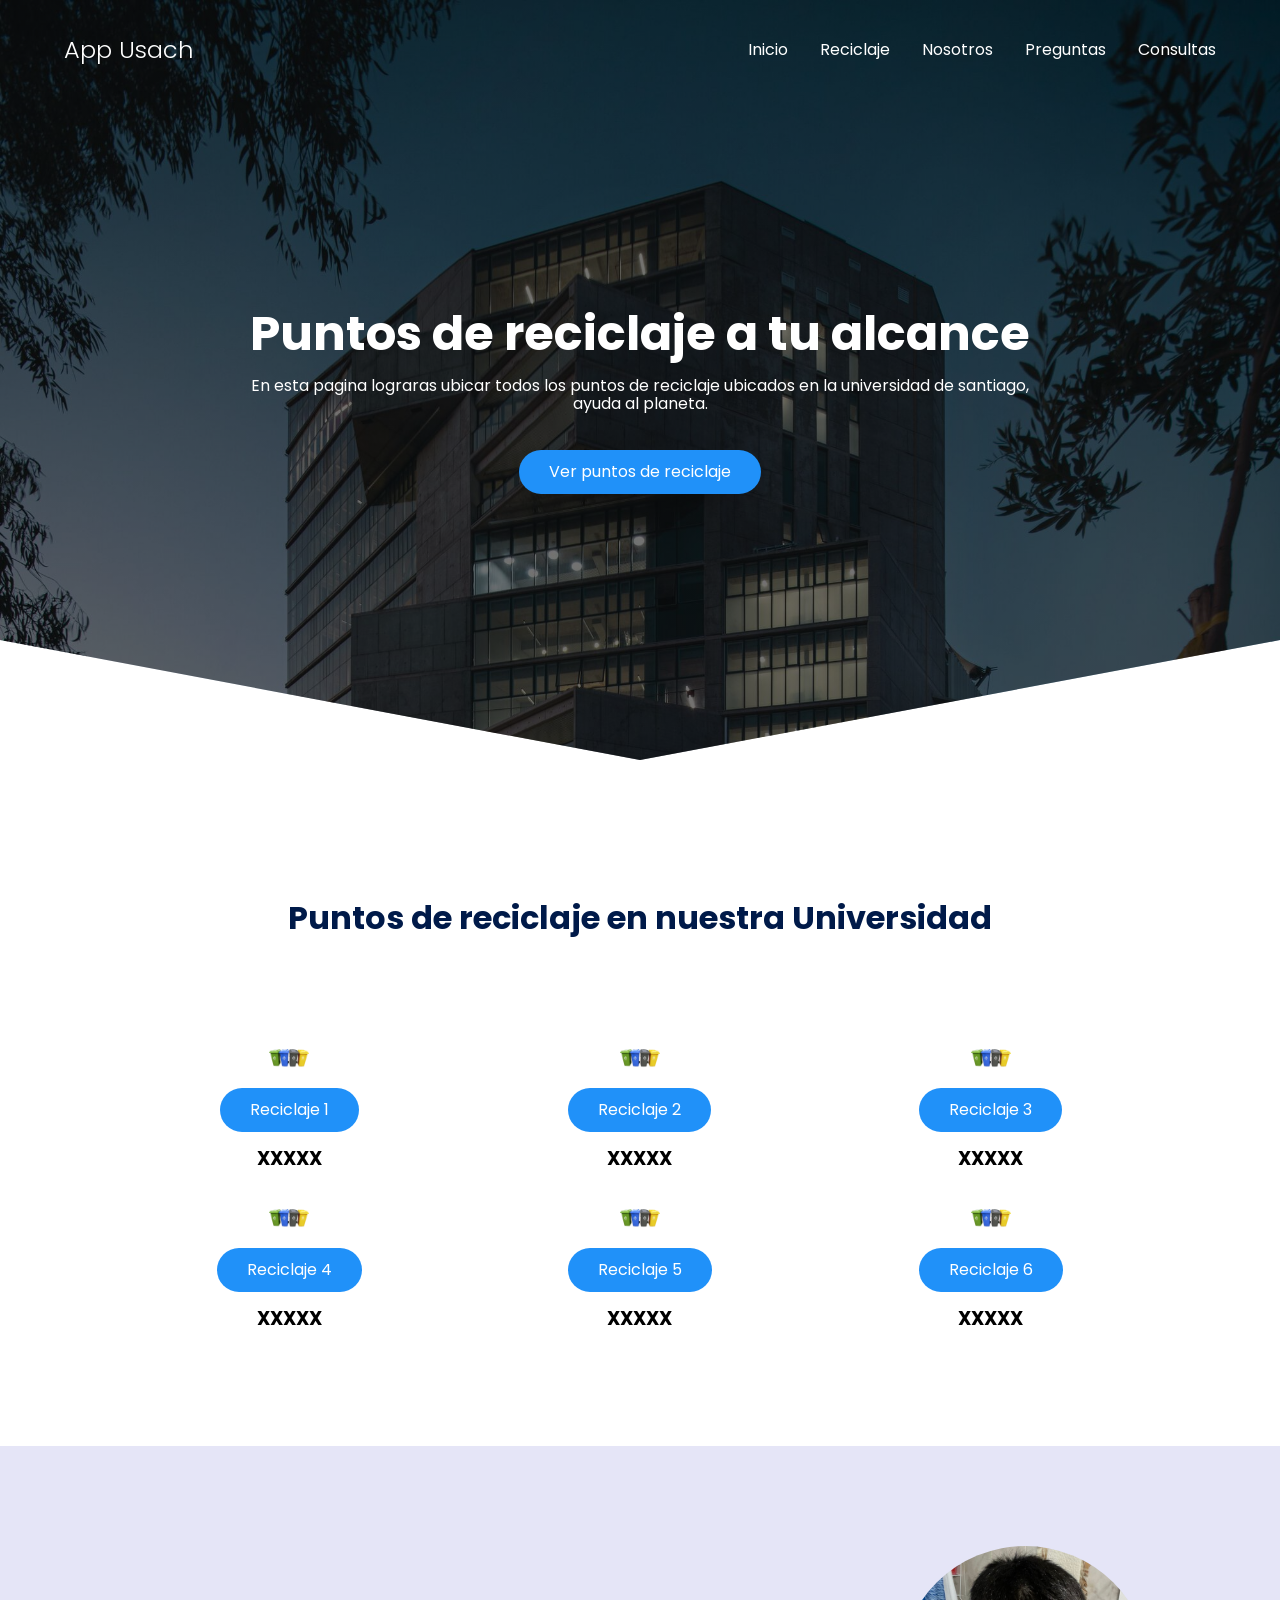
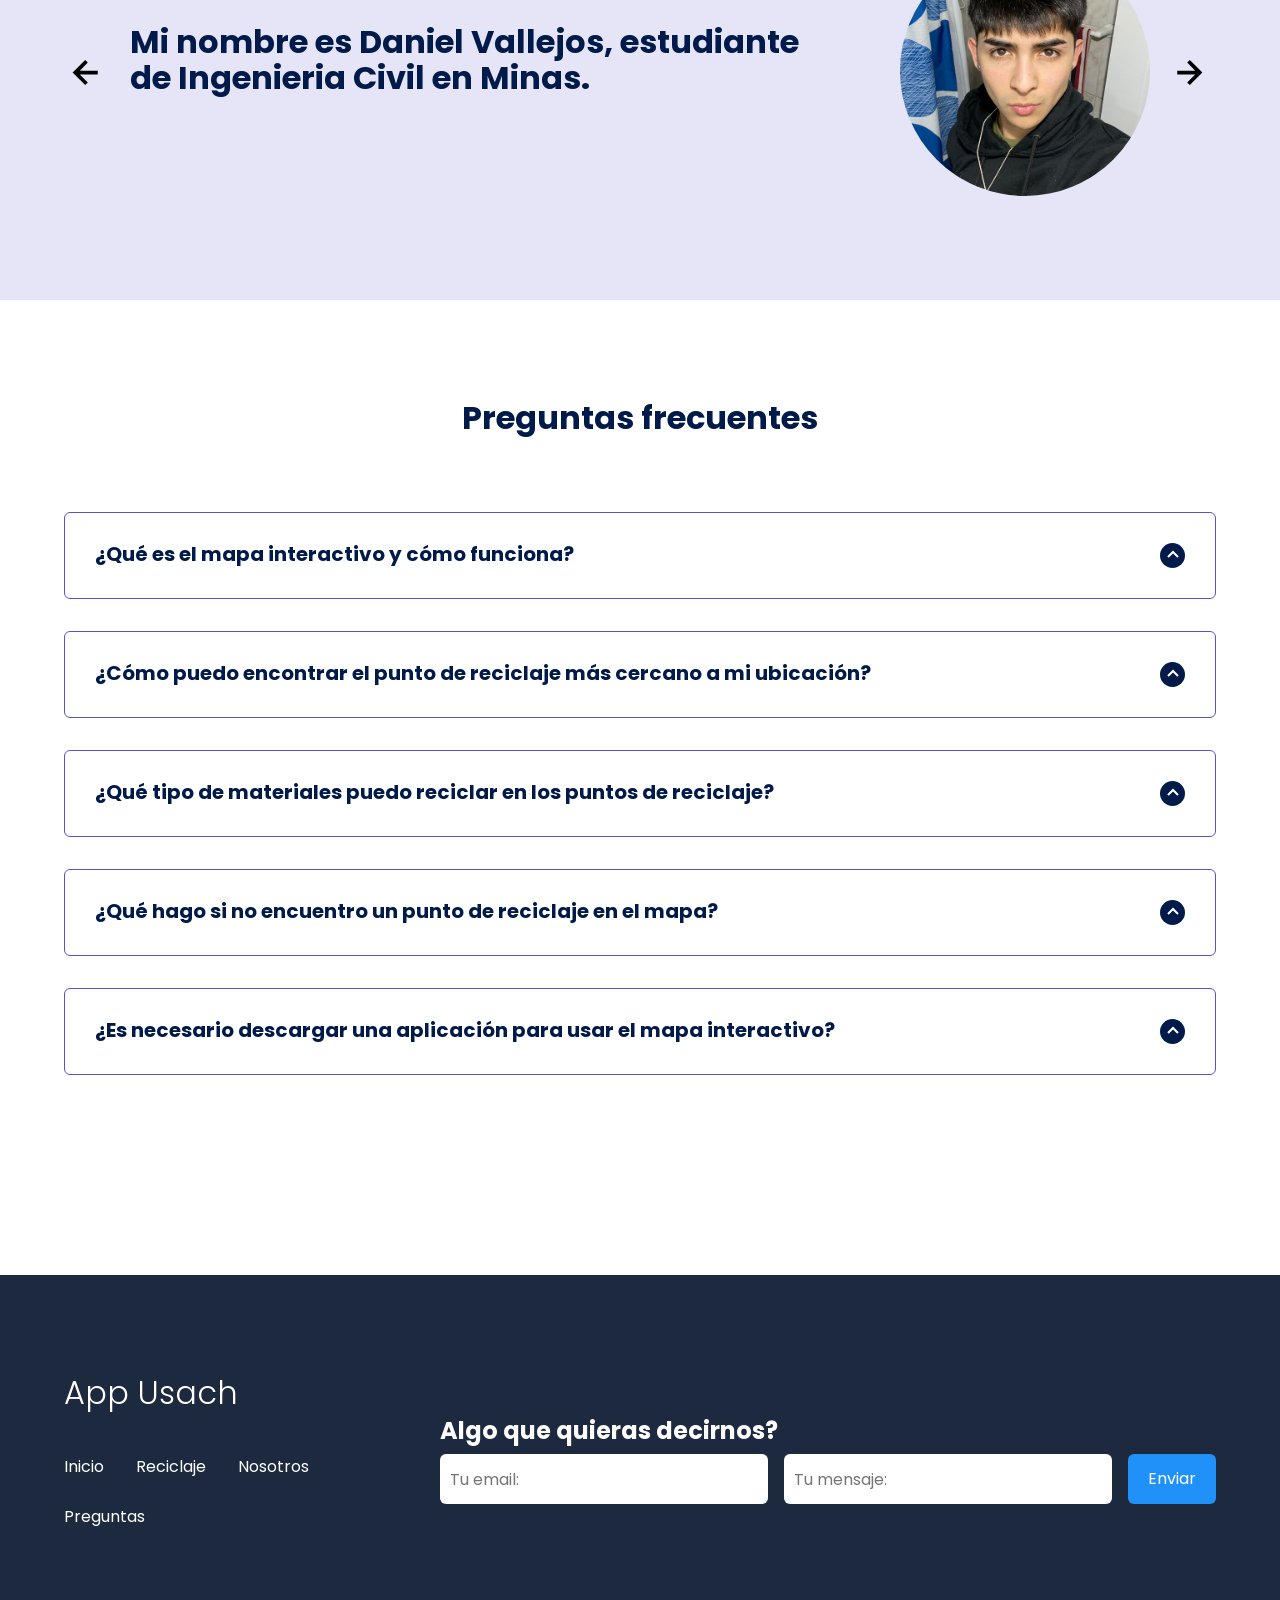
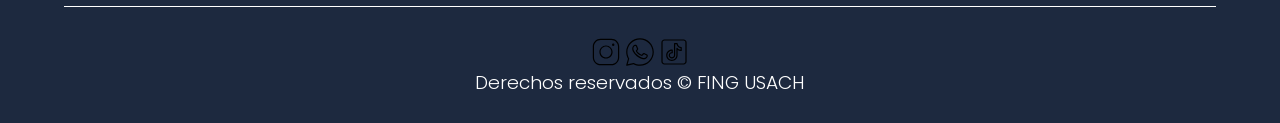
==== index.html @ 5791b99b "Correccion de data Se agregan datos de miembros" ====
<!DOCTYPE html>
<html lang="es">

<head>
    <meta charset="UTF-8">
    <meta http-equiv="X-UA-Compatible" content="IE=edge">
    <meta name="viewport" content="width=device-width, initial-scale=1.0">
    <title>AppUsach</title>
    <link rel="shortcut icon" href="./images/logo.png" type="image/x-icon">
    <link rel="stylesheet" href="./css/normalize.css">
    <link rel="stylesheet" href="./css/estilos.css">

    <meta name="theme-color" content="#2091F9">

    

</head>

<body>

    <header class="hero">
        <nav class="nav container">
            <div class="nav__logo">
                <h2 class="nav__title">App Usach</h2>
            </div>

            <ul class="nav__link nav__link--menu">
                <li class="nav__items">
                    <a href="#" class="nav__links">Inicio</a>
                </li>

                <li class="nav__items">
                    <a href="#" class="nav__links"> Reciclaje</a>
                </li>

                <li class="nav__items">
                    <a href="#" class="nav__links">Nosotros</a>
                </li>

                <li class="nav__items">
                    <a href="#" class="nav__links">Preguntas</a>
                </li>

                <li class="nav__items">
                    <a href="#" class="nav__links">Consultas</a>
                </li>

                <img src="./images/close.svg" class="nav__close">
            </ul>

            <div class="nav__menu">
                <img src="./images/menu.svg" class="nav__img">
            </div>
        </nav>

        <section class="hero__container container">
            <h1 class="hero__title">Puntos de reciclaje a tu alcance</h1>
            <p class="hero__paragraph">En esta pagina lograras ubicar todos 
                los puntos de reciclaje ubicados en la universidad de santiago, ayuda al planeta.
            </p>
            <a href="#" class="cta">Ver puntos de reciclaje</a>
        </section>
    </header>

    <main>
        <section class="container about">

            <h2 class="subtitle">Puntos de reciclaje en nuestra Universidad</h2>
            <p class="about__paragraph"></p>

            <div class="about__main">
                <article class="about__icons">
                    <img src="./images/basurero.jpg" class="about__icon">

                    <a href="#" class="cta">Reciclaje 1</a>
                    
                    <h3 class="about__title">XXXXX</h3>
                    <p class="about__paragrah"></p>
                </article>

                <article class="about__icons">
                    <img src="./images/basurero.jpg" class="about__icon">

                    <a href="#" class="cta">Reciclaje 2</a>

                    <h3 class="about__title">XXXXX</h3>
                    <p class="about__paragrah"></p>
                </article>

                <article class="about__icons">
                    <img src="./images/basurero.jpg" class="about__icon">

                    <a href="index1.html" class="cta">Reciclaje 3</a>

                    <h3 class="about__title">XXXXX</h3>
                    <p class="about__paragrah"></p>
                </article>

                <article class="about__icons">
                    <img src="./images/basurero.jpg" class="about__icon">

                    <a href="index1.html" class="cta">Reciclaje 4</a>

                    <h3 class="about__title">XXXXX</h3>
                    <p class="about__paragrah"></p>
                </article>

                <article class="about__icons">
                    <img src="./images/basurero.jpg" class="about__icon">

                    <a href="index1.html" class="cta">Reciclaje 5</a>

                    <h3 class="about__title">XXXXX</h3>
                    <p class="about__paragrah"></p>
                </article>

                <article class="about__icons">
                    <img src="./images/basurero.jpg" class="about__icon">

                    <a href="index1.html" class="cta">Reciclaje 6</a>

                    <h3 class="about__title">XXXXX</h3>
                    <p class="about__paragrah"></p>
                </article>

            </div>
        </section>


        <section class="testimony">
            <div class="testimony__container container">
                <img src="./images/leftarrow.svg" class="testimony__arrow" id="before">

                <section class="testimony__body testimony__body--show" data-id="1">
                    <div class="testimony__texts">
                        <h2 class="subtitle">Mi nombre es Daniel Vallejos, estudiante de Ingenieria Civil en Minas.</h2>
                        <p class="testimony__review"> </p>
                    </div>

                    <figure class="testimony__picture">
                        <img src="./images/foto1.jpeg" class="testimony__img">
                    </figure>
                </section>

                <section class="testimony__body" data-id="2">
                    <div class="testimony__texts">
                        <h2 class="subtitle">Mi nombre es Tania Gajardo, estudiante de Ingenieria Civil en Minas.  </h2>

                        <p class="testimony__review"></p>
                    </div>

                    <figure class="testimony__picture">
                        <img src="./images/foto2.jpeg" class="testimony__img">
                    </figure>
                </section>

                <section class="testimony__body" data-id="3">
                    <div class="testimony__texts">
                        <h2 class="subtitle">Mi nombre es Javier Segovia, estudiante de Ingenieria Civil en Minas.</h2>
                        <p class="testimony__review"></p>
                    </div>

                    <figure class="testimony__picture">
                        <img src="./images/foto3.jpeg" class="testimony__img">
                    </figure>
                </section>

                <section class="testimony__body" data-id="4">
                    <div class="testimony__texts">
                        <h2 class="subtitle">Mi nombre es David Escalona, estudiante de Ingenieria Civil en Ambiente.</h2>
                        <p class="testimony__review"></p>
                    </div>

                    <figure class="testimony__picture">
                        <img src="./images/foto4.jpeg" class="testimony__img">
                    </figure>
                </section>


                <img src="./images/rightarrow.svg" class="testimony__arrow" id="next">
            </div>
        </section>

        <section class="questions container">
            <h2 class="subtitle">Preguntas frecuentes</h2>
            <p class="questions__paragraph"></p>

            <section class="questions__container">
                <article class="questions__padding">
                    <div class="questions__answer">
                        <h3 class="questions__title">¿Qué es el mapa interactivo y cómo funciona?
                            <span class="questions__arrow">
                                <img src="./images/arrow.svg" class="questions__img">
                            </span>
                        </h3>

                        <p class="questions__show">El mapa interactivo es una herramienta en línea que 
                            muestra la ubicación de los puntos de reciclaje y los selfie spots dentro del 
                            campus de la USACH. Puedes utilizarlo para encontrar rutas rápidas hacia ellos 
                            y conocer más sobre cómo reciclar correctamente.</p>
                    </div>
                </article>

                <article class="questions__padding">
                    <div class="questions__answer">
                        <h3 class="questions__title">¿Cómo puedo encontrar el punto de reciclaje más cercano a mi ubicación?
                            <span class="questions__arrow">
                                <img src="./images/arrow.svg" class="questions__img">
                            </span>
                        </h3>

                        <p class="questions__show">En el mapa interactivo, puedes usar la función de geolocalización o buscar
                             manualmente el punto de reciclaje más cercano. El mapa te mostrará las rutas más rápidas para llegar a él.</p>
                    </div>
                </article>

                <article class="questions__padding">
                    <div class="questions__answer">
                        <h3 class="questions__title">¿Qué tipo de materiales puedo reciclar en los puntos de reciclaje?
                            <span class="questions__arrow">
                                <img src="./images/arrow.svg" class="questions__img">
                            </span>
                        </h3>

                        <p class="questions__show">Los puntos de reciclaje aceptan materiales como plástico, vidrio, papel, cartón y latas.
                             Cada contenedor tiene etiquetas que indican los materiales específicos que se pueden depositar.</p>
                    </div>
                </article>

                <article class="questions__padding">
                    <div class="questions__answer">
                        <h3 class="questions__title">¿Qué hago si no encuentro un punto de reciclaje en el mapa?
                            <span class="questions__arrow">
                                <img src="./images/arrow.svg" class="questions__img">
                            </span>
                        </h3>

                        <p class="questions__show">Si no encuentras un punto de reciclaje, puedes reportarlo a través
                             de un formulario disponible en la página web. Nuestro equipo lo revisará y actualizará la información.</p>
                    </div>
                </article>

                <article class="questions__padding">
                    <div class="questions__answer">
                        <h3 class="questions__title">¿Es necesario descargar una aplicación para usar el mapa interactivo?
                            <span class="questions__arrow">
                                <img src="./images/arrow.svg" class="questions__img">
                            </span>
                        </h3>

                        <p class="questions__show">No, el mapa interactivo está disponible en una página web 
                            y puedes acceder a él desde cualquier navegador, ya sea en tu celular, tablet o computadora.</p>
                    </div>
                </article>

            </section>

        
        </section>
    </main>

    <footer class="footer">
        <section class="footer__container container">
            <nav class="nav nav--footer">
                <h2 class="footer__title">App Usach</h2>

                <ul class="nav__link nav__link--footer">
                    <li class="nav__items">
                        <a href="#" class="nav__links">Inicio</a>
                    </li>
                    <li class="nav__items">
                        <a href="#" class="nav__links">Reciclaje</a>
                    </li>
                    <li class="nav__items">
                        <a href="#" class="nav__links">Nosotros</a>
                    </li>
                    <li class="nav__items">
                        <a href="" class="nav__links">Preguntas</a>
                    </li>
                </ul>
            </nav>

            <form class="footer__form" action="https://formspree.io/f/xanyaqea" method="POST">
                <h2 class="footer__newsletter">Algo que quieras decirnos?</h2>
                <div class="footer__inputs">
                    
                    <input type="email" placeholder="Tu email:" class="footer__input" name="email">
                    <input  placeholder="Tu mensaje:" class="footer__input" name="message">
                 
                    <input type="submit" value="Enviar" class="footer__submit">
                </div>
            </form>


        </section>

        <section class="footer__copy container">
            <div class="footer__social">
                <a href="#" class="footer__icons"><img src="./images/instagram.svg" class="footer__img"></a>
                <a href="#" class="footer__icons"><img src="./images/whatsap.svg" class="footer__img"></a>
                <a href="#" class="footer__icons"><img src="./images/tiktok.svg" class="footer__img"></a>
            </div>

            <h3 class="footer__copyright">Derechos reservados &copy; FING USACH</h3>
        </section>
    </footer>

    <script src="./js/slider.js"></script>
    <script src="./js/questions.js"></script>
    <script src="./js/menu.js"></script>
</body>

</html>
---- css/estilos.css ----
@import url('https://fonts.googleapis.com/css2?family=Poppins:wght@300;400;600;700&display=swap');

:root {
    --padding-container: 100px 0;
    --color-title: #001A49;
}

body {
    font-family: 'Poppins', sans-serif;
}

.container {
    width: 90%;
    max-width: 1200px;
    margin: 0 auto;
    overflow: hidden;
    padding: var(--padding-container);
}

.hero {
    width: 100%;
    height: 100vh;
    min-height: 600px;
    max-height: 800px;
    position: relative;
    display: grid;
    grid-template-rows: 100px 1fr;
    color: #fff;
}

.hero::before {
    content: "";
    position: absolute;
    top: 0;
    left: 0;
    width: 100%;
    height: 100%;
    background-image: linear-gradient(180deg, #0000008c 0%, #0000008c 100%), url('../images/fondo.jpg');
    background-size: cover;
    clip-path: polygon(0 0, 100% 0, 100% 80%, 50% 95%, 0 80%);
    z-index: -1;
}


/* Nav */

.nav {
    --padding-container: 0;
    height: 100%;
    display: flex;
    align-items: center;
}

.nav__title {
    font-weight: 300;
}

.nav__link {
    margin-left: auto;
    padding: 0;
    display: grid;
    grid-auto-flow: column;
    grid-auto-columns: max-content;
    gap: 2em;
}

.nav__items {
    list-style: none;
}

.nav__links {
    color: #fff;
    text-decoration: none;
}

.nav__menu {
    margin-left: auto;
    cursor: pointer;
    display: none;
}

.nav__img {
    display: block;
    width: 30px;
}


.nav__close {
    display: var(--show, none);
}


/* Hero container */

.hero__container {
    max-width: 800px;
    --padding-container: 0;
    display: grid;
    grid-auto-rows: max-content;
    align-content: center;
    gap: 1em;
    padding-bottom: 100px;
    text-align: center;
}

.hero__title {
    font-size: 3rem;
}

.hero__paragraph {
    margin-bottom: 20px;
}

.cta {
    display: inline-block;
    background-color: #2091F9;
    justify-self: center;
    color: #fff;
    text-decoration: none;
    padding: 13px 30px;
    border-radius: 32px;
}

/* About */

.about {
    text-align: center;
}

.subtitle {
    color: var(--color-title);
    font-size: 2rem;
    margin-bottom: 25px;
}


.about__paragraph {
    line-height: 1.7;
}

.about__main {
    padding-top: 80px;
    display: grid;
    width: 90%;
    margin: 0 auto;
    gap: 1em;
    overflow: hidden;
    grid-template-columns: repeat(auto-fit, minmax(260px, auto));
}


.about__icons {
    display: grid;
    gap: 1em;
    justify-items: center;
    width: 260px;
    overflow: hidden;
    margin: 0 auto;
}

.about__icon {
    width: 40px;
}

/* Knowledge */

.knowledge {
    background-color: #e5e5f7;
    background-image: radial-gradient(#444cf7 0.5px, transparent 0.5px), radial-gradient(#444cf7 0.5px, #e5e5f7 0.5px);
    background-size: 20px 20px;
    background-position: 0 0, 10px 10px;
    overflow: hidden;
}

.knowledge__container{
    display: grid;
    grid-template-columns: 1fr 1fr;
    gap: 1em;
    align-items: center;
}

.knowledge__picture{
    max-width: 500px;
}

.knowledge__paragraph{
    line-height: 1.7;
    margin-bottom: 15px;
}

.knowledge__img{
    width: 100%;
    display: block;
}

/* price */

.price{
    text-align: center;
}

.price__table{
    padding-top: 60px;
    display: flex;
    flex-wrap: wrap;
    gap: 2.5em;
    justify-content: space-evenly;
    align-items: center;
}

.price__element{
    background-color: #e5e5f7;
    text-align: center;
    border-radius: 10px;
    width: 330px;
    padding: 40px;
    --color-plan: #696871;
    --color-price: #1D293F;
    --bg-cta: #fff;
    --color-cta: #5454D4;
    --color-items: #696871;
}

.price__element--best{
    width: 370px;
    padding: 60px 40px;
    background-color: #FF7143;
    --color-plan: rgb(255 255 255 / 75%);
    --color-price: #fff;
    --bg-cta: #9F3919;
    --color-cta: #FFF;
    --color-items: #fff;
}


.price__name{
    color: var(--color-plan);
    margin-bottom: 15px;
    font-weight: 300;
}

.price__price{
    font-size: 2.5rem;
    color: var(--color-price);
}

.price__items{
    margin-top: 35px;
    display: grid;
    gap: 1em;
    font-weight: 300;
    font-size: 1.2rem;
    margin-bottom: 50px;
    color: var(--color-items);
}

.price__cta{
    display: block;
    padding: 20px 0;
    border-radius: 10px;
    text-decoration: none;
    background-color: var(--bg-cta);
    font-weight: 600;
    color: var(--color-cta);
    box-shadow: 0 0 1px rgba(0, 0, 0, .5);
}

/* Testimony */

.testimony{
    background-color: #e5e5f7;
}

.testimony__container{
    display: grid;
    grid-template-columns: 50px 1fr 50px;
    gap: 1em;
    align-items: center;
}

.testimony__body{
    display: grid;
    grid-template-columns: 1fr max-content;
    justify-content: space-between;
    align-items: center;
    gap: 2em;
    grid-column: 2/3;
    grid-row: 1/2;
    opacity: 0;
    pointer-events: none;
}


.testimony__body--show{
    pointer-events: unset;
    opacity: 1;
    transition: opacity 1.5s ease-in-out;
}

.testimony__img{
    width: 250px;
    height: 250px;
    border-radius: 50%;
    object-fit: cover;
    object-position: 50% 30%;
}

.testimony__texts{
    max-width: 700px;
}

.testimony__course{
    background-color: royalblue;
    color: #fff;
    display: inline-block;
    padding: 5px;
}

.testimony__arrow{
    width: 90%;
    cursor: pointer;
}

/* Questions */

.questions{
    text-align: center;
}

.questions__container{
    display: grid;
    gap: 2em;
    padding-top: 50px;
    padding-bottom: 100px;
}

.questions__padding{
    padding: 0;
    transition: padding .3s;
    border: 1px solid #5454D4;
    border-radius: 6px;
}

.questions__padding--add{
    padding-bottom: 30px;
}

.questions__answer{
    padding: 0 30px 0;
    overflow: hidden;
}

.questions__title{
    text-align: left;
    display: flex;
    font-size: 20px;
    padding: 30px 0 30px;
    cursor: pointer;
    color: var(--color-title);
    justify-content: space-between;
}

.questions__arrow{
    border-radius: 50%;
    background-color: var(--color-title);
    width: 25px;
    height: 25px;
    display: flex;
    justify-content: center;
    align-items: center;
    align-self: flex-end;
    margin-left: 10px;
    transition:  transform .3s;
}

.questions__arrow--rotate{
    transform: rotate(180deg);
}

.questions__show{
    text-align: left;
    height: 0;
    transition: height .3s;
}

.questions__img{
    display: block;
}

.questions__copy{
    width: 60%;
    margin: 0 auto;
    margin-bottom: 30px;
}

/* Footer */

.footer{
    background-color: #1D293F;
}

.footer__title{
    font-weight: 300;
    font-size: 2rem;
    margin-bottom: 30px;
}

.footer__title, .footer__newsletter{
    color: #fff;
}


.footer__container{
    display: flex;
    justify-content: space-between;
    align-items: center;
    border-bottom: 1px solid #fff;
    padding-bottom: 60px;
}

.nav--footer{
    padding-bottom: 20px;
    display: grid;
    gap: 1em;
    grid-auto-flow: row;
    height: 100%;
}

.nav__link--footer{
    display: flex;
    margin: 0;
    margin-right: 20px;
    flex-wrap: wrap;
}

.footer__inputs{
    margin-top: 10px;
    display: flex;
    overflow: hidden;
}

.footer__input{
    background-color: #fff;
    height: 50px;
    display: block;
    padding-left: 10px;
    border-radius: 6px;
    font-size: 1rem;
    outline: none;
    border: none;
    margin-right: 16px;
}

.footer__submit{
    margin-left: auto;
    display: inline-block;
    height: 50px;
    padding: 0 20px ;
    background-color: #2091F9;
    border: none;
    font-size: 1rem;
    color: #fff;
    border-radius: 6px;
    cursor: pointer;
}

.footer__copy{
    --padding-container: 30px 0;
    text-align: center;
    color: #fff;
}

.footer__copyright{
    font-weight: 300;
}

.footer__icons{
    margin-bottom: 10px;
}

.footer__img{
    width: 30px;
}

/* Media queries */

@media (max-width:800px){
    .nav__menu{
        display: block;
    }

    .nav__link--menu{
        position: fixed;
        background-color: #000;
        top: 0;
        left: 0;
        height: 100%;
        width: 100%;
        display: flex;
        flex-direction: column;
        justify-content: space-evenly;
        align-items: center;
        z-index: 100;
        opacity: 0;
        pointer-events: none;
        transition: .7s opacity;
    }

    .nav__link--show{
        --show: block;
        opacity:1 ;
        pointer-events: unset;
    }

    .nav__close{
        position: absolute;
        top: 30px;
        right: 30px;
        width: 30px;
        cursor: pointer;
    }

    .hero__title{
        font-size: 2.5rem;
    }


    .about__main{
        gap: 2em;
    }

    .about__icons:last-of-type{
        grid-column: 1/-1;
    }


    .knowledge__container{
        grid-template-columns: 1fr;
        grid-template-rows: max-content 1fr;
        gap: 3em;
        text-align: center;
    }

    .knowledge__picture{
        grid-row: 1/2;
        justify-self: center;
    }

    .testimony__container{
        grid-template-columns: 30px 1fr 30px;
    }

    .testimony__body{
        grid-template-columns: 1fr;
        grid-template-rows: max-content max-content;
        gap: 3em;
        justify-items:center ;
    }


    .testimony__img{
        width: 200px;
        height: 200px;
        
    }

    .questions__copy{
        width: 100%;
    }

    .footer__container{
        flex-wrap: wrap;
    }

    .nav--footer{
        width: 100%;
        justify-items: center;
    }

    .nav__link--footer{
        width: 100%;
        justify-content: space-evenly;
        margin: 0;
    }

    .footer__form{
        width: 100%;
        justify-content: space-evenly;
    }

    .footer__input{
        flex: 1;
    }

}

@media (max-width:600px){
    .hero__title{
        font-size: 2rem;
    }

    .hero__paragraph{
        font-size: 1rem;
    }

    .subtitle{
        font-size: 1.8rem;
    }

    .price__element{
        width: 90%;
    }

    .price__element--best{
        width: 90%;
        /* padding: 40px; */
    }

    .price__price{
        font-size: 2rem;
    }

    .testimony{
        --padding-container: 60px 0;
    }

    .testimony__container{
        grid-template-columns: 28px 1fr 28px;
        gap: .9em;
    }

    .testimony__arrow{
        width: 100%;
    }

    .testimony__course{
        margin-top: 15px;
    }

    .questions__title{
        font-size: 1rem;
    }

    .footer__title{
        justify-self: start;
        margin-bottom: 15px;
    }

    .nav--footer{
        padding-bottom: 60px;
    }

    .nav__link--footer{
        justify-content: space-between;
    }

    .footer__inputs{
        flex-wrap: wrap;
    }

    .footer__input{
        flex-basis: 100%;
        margin: 0;
        margin-bottom: 16px;
    }



    .footer__submit{
        margin-right: auto;

        /*
        margin-left: 0;
        */

        /* 
        margin:0;
        width: 100%;
        */
    }
}
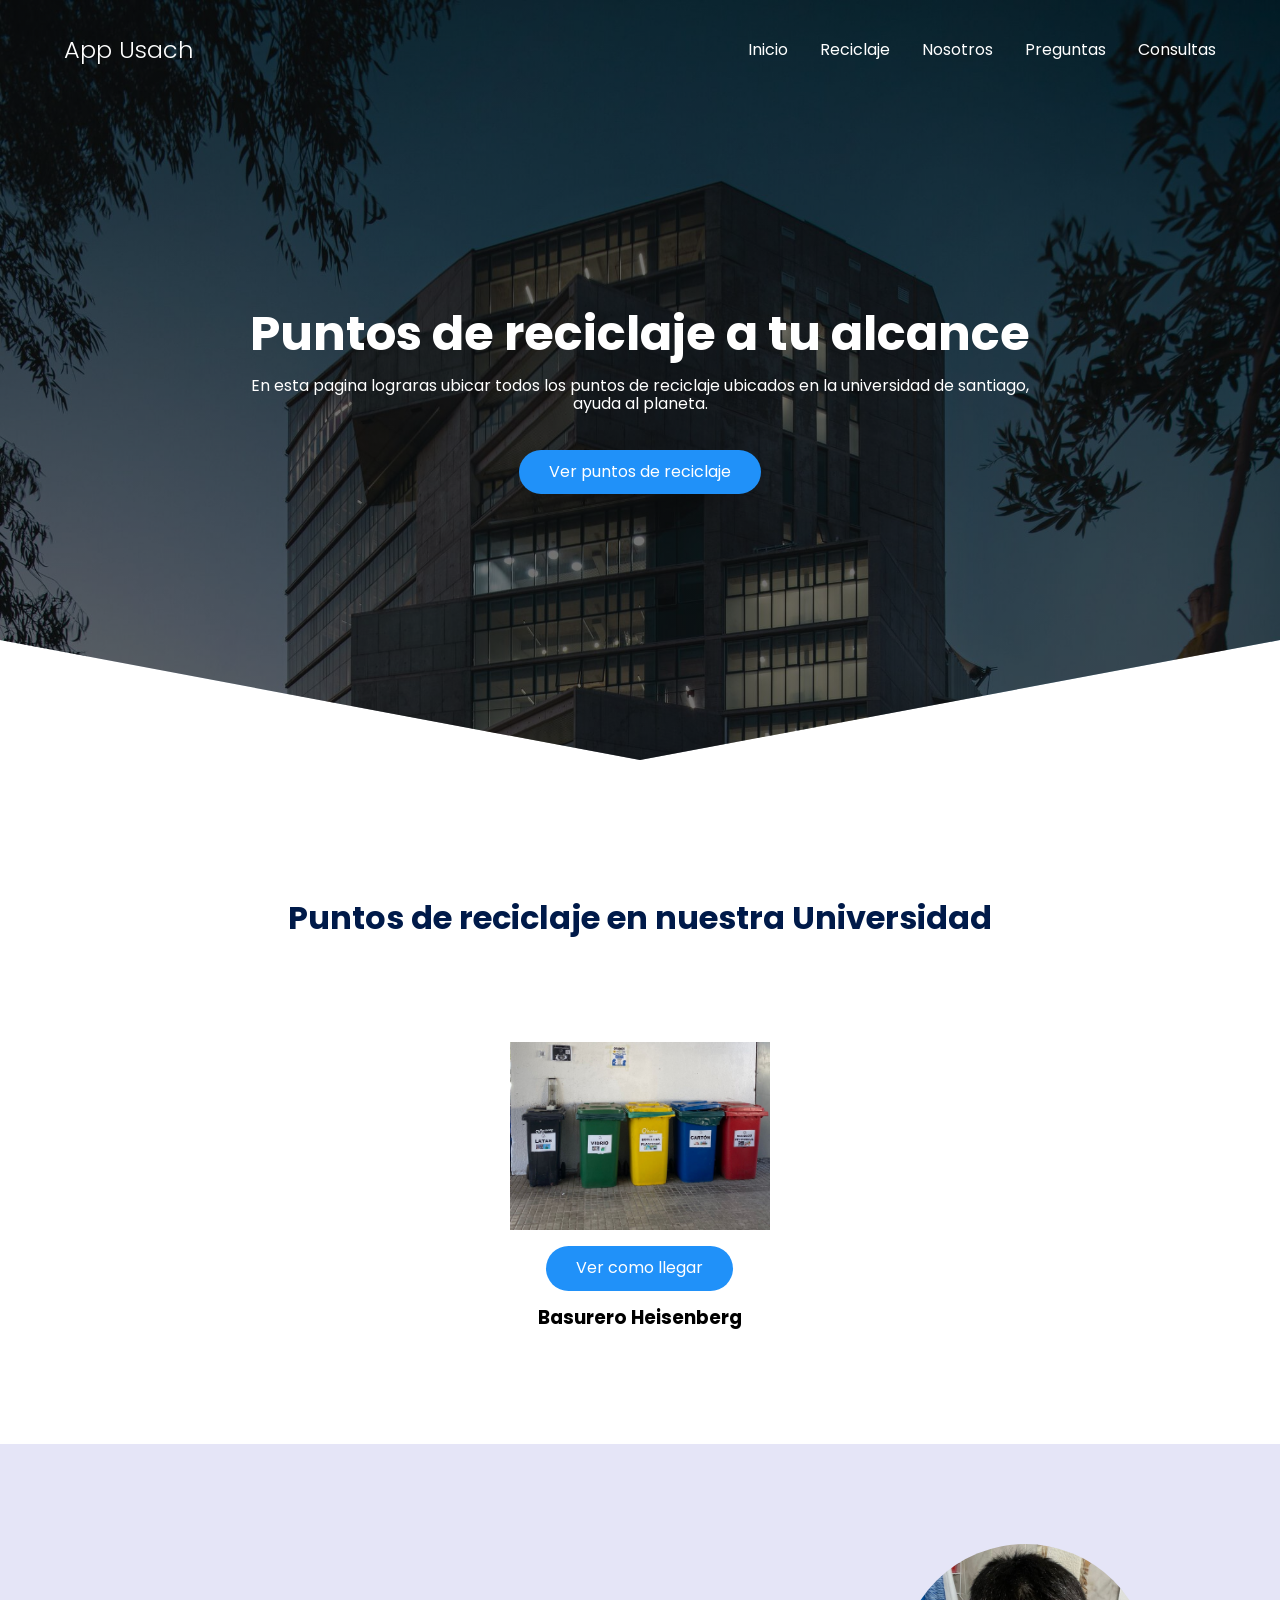
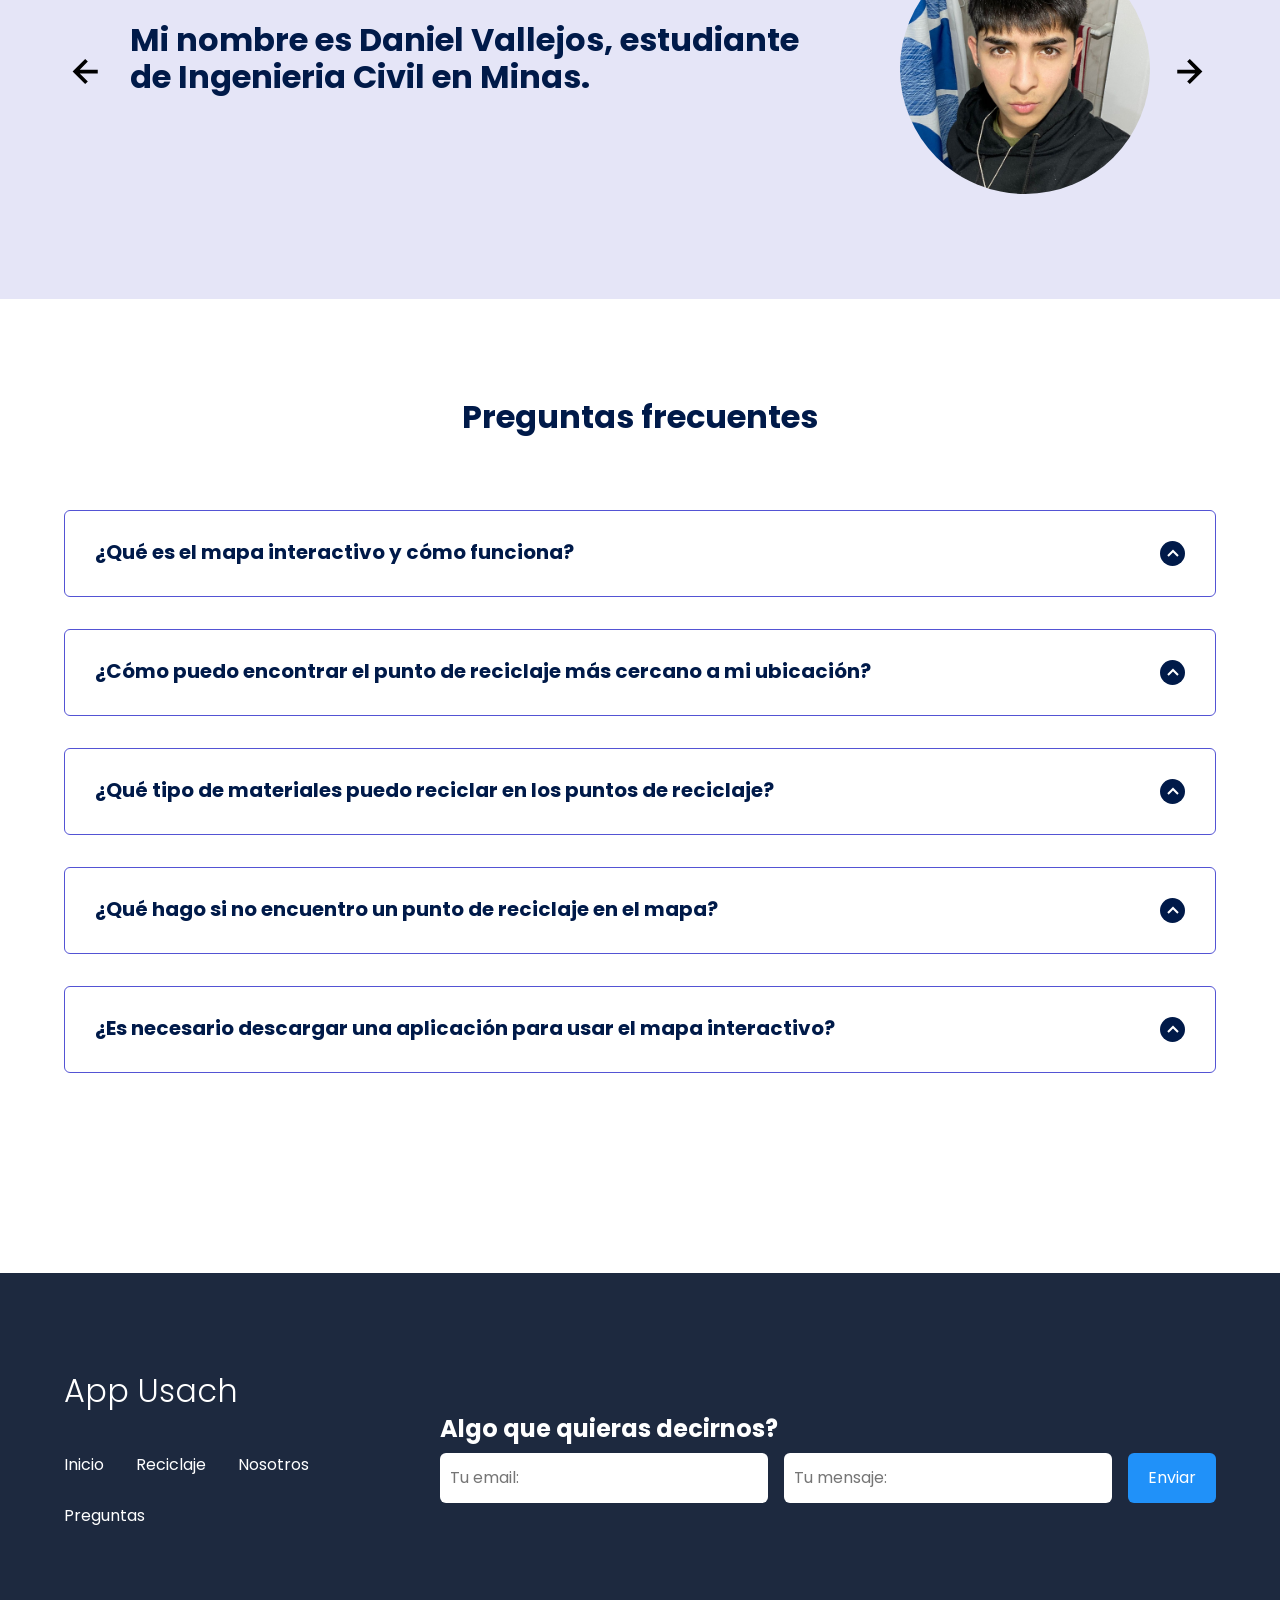
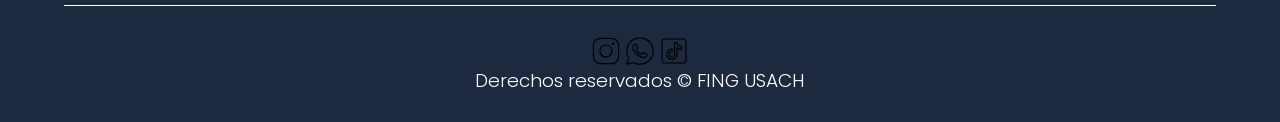
==== commit c0c93d75: "me equivoqué ahora si" ====
--- a/index.html
+++ b/index.html
@@ -26,23 +26,23 @@
 
             <ul class="nav__link nav__link--menu">
                 <li class="nav__items">
-                    <a href="#" class="nav__links">Inicio</a>
-                </li>
-
-                <li class="nav__items">
-                    <a href="#" class="nav__links"> Reciclaje</a>
-                </li>
-
-                <li class="nav__items">
-                    <a href="#" class="nav__links">Nosotros</a>
-                </li>
-
-                <li class="nav__items">
-                    <a href="#" class="nav__links">Preguntas</a>
-                </li>
-
-                <li class="nav__items">
-                    <a href="#" class="nav__links">Consultas</a>
+                    <a href="#inicio" class="nav__links">Inicio</a>
+                </li>
+
+                <li class="nav__items">
+                    <a href="#reciclaje" class="nav__links"> Reciclaje</a>
+                </li>
+
+                <li class="nav__items">
+                    <a href="#nosotros" class="nav__links">Nosotros</a>
+                </li>
+
+                <li class="nav__items">
+                    <a href="#preguntas" class="nav__links">Preguntas</a>
+                </li>
+
+                <li class="nav__items">
+                    <a href="#consultas" class="nav__links">Consultas</a>
                 </li>
 
                 <img src="./images/close.svg" class="nav__close">
@@ -53,81 +53,37 @@
             </div>
         </nav>
 
-        <section class="hero__container container">
+        <section class="hero__container container" id="inicio">
             <h1 class="hero__title">Puntos de reciclaje a tu alcance</h1>
             <p class="hero__paragraph">En esta pagina lograras ubicar todos 
                 los puntos de reciclaje ubicados en la universidad de santiago, ayuda al planeta.
             </p>
-            <a href="#" class="cta">Ver puntos de reciclaje</a>
+            <a href="#reciclaje" class="cta">Ver puntos de reciclaje</a>
         </section>
     </header>
 
     <main>
-        <section class="container about">
+        <section class="container about" id="reciclaje">
 
             <h2 class="subtitle">Puntos de reciclaje en nuestra Universidad</h2>
             <p class="about__paragraph"></p>
 
             <div class="about__main">
+            
                 <article class="about__icons">
-                    <img src="./images/basurero.jpg" class="about__icon">
-
-                    <a href="#" class="cta">Reciclaje 1</a>
-                    
-                    <h3 class="about__title">XXXXX</h3>
+                    <img src="./images/basurero usach.jpg" class="about__icon" style="width: 100%; height: auto;">
+
+                    <a href="index1.html" class="cta">Ver como llegar</a>
+
+                    <h3 class="about__title">Basurero Heisenberg</h3>
                     <p class="about__paragrah"></p>
                 </article>
 
-                <article class="about__icons">
-                    <img src="./images/basurero.jpg" class="about__icon">
-
-                    <a href="#" class="cta">Reciclaje 2</a>
-
-                    <h3 class="about__title">XXXXX</h3>
-                    <p class="about__paragrah"></p>
-                </article>
-
-                <article class="about__icons">
-                    <img src="./images/basurero.jpg" class="about__icon">
-
-                    <a href="index1.html" class="cta">Reciclaje 3</a>
-
-                    <h3 class="about__title">XXXXX</h3>
-                    <p class="about__paragrah"></p>
-                </article>
-
-                <article class="about__icons">
-                    <img src="./images/basurero.jpg" class="about__icon">
-
-                    <a href="index1.html" class="cta">Reciclaje 4</a>
-
-                    <h3 class="about__title">XXXXX</h3>
-                    <p class="about__paragrah"></p>
-                </article>
-
-                <article class="about__icons">
-                    <img src="./images/basurero.jpg" class="about__icon">
-
-                    <a href="index1.html" class="cta">Reciclaje 5</a>
-
-                    <h3 class="about__title">XXXXX</h3>
-                    <p class="about__paragrah"></p>
-                </article>
-
-                <article class="about__icons">
-                    <img src="./images/basurero.jpg" class="about__icon">
-
-                    <a href="index1.html" class="cta">Reciclaje 6</a>
-
-                    <h3 class="about__title">XXXXX</h3>
-                    <p class="about__paragrah"></p>
-                </article>
-
-            </div>
-        </section>
-
-
-        <section class="testimony">
+              
+            </div>
+        </section>
+
+        <section class="testimony" id="nosotros">
             <div class="testimony__container container">
                 <img src="./images/leftarrow.svg" class="testimony__arrow" id="before">
 
@@ -181,11 +137,11 @@
             </div>
         </section>
 
-        <section class="questions container">
+        <section class="questions container" id="preguntas">
             <h2 class="subtitle">Preguntas frecuentes</h2>
             <p class="questions__paragraph"></p>
 
-            <section class="questions__container">
+            <section class="questions__container" >
                 <article class="questions__padding">
                     <div class="questions__answer">
                         <h3 class="questions__title">¿Qué es el mapa interactivo y cómo funciona?
@@ -266,21 +222,21 @@
 
                 <ul class="nav__link nav__link--footer">
                     <li class="nav__items">
-                        <a href="#" class="nav__links">Inicio</a>
-                    </li>
-                    <li class="nav__items">
-                        <a href="#" class="nav__links">Reciclaje</a>
-                    </li>
-                    <li class="nav__items">
-                        <a href="#" class="nav__links">Nosotros</a>
-                    </li>
-                    <li class="nav__items">
-                        <a href="" class="nav__links">Preguntas</a>
+                        <a href="#inicio" class="nav__links">Inicio</a>
+                    </li>
+                    <li class="nav__items">
+                        <a href="#reciclaje" class="nav__links">Reciclaje</a>
+                    </li>
+                    <li class="nav__items">
+                        <a href="#nosotros" class="nav__links">Nosotros</a>
+                    </li>
+                    <li class="nav__items">
+                        <a href="#preguntas" class="nav__links">Preguntas</a>
                     </li>
                 </ul>
             </nav>
 
-            <form class="footer__form" action="https://formspree.io/f/xanyaqea" method="POST">
+            <form class="footer__form" action="https://formspree.io/f/xanyaqea" method="POST" id="consultas">
                 <h2 class="footer__newsletter">Algo que quieras decirnos?</h2>
                 <div class="footer__inputs">
                     
--- a/css/estilos.css
+++ b/css/estilos.css
@@ -16,6 +16,7 @@
     overflow: hidden;
     padding: var(--padding-container);
 }
+
 
 .hero {
     width: 100%;
@@ -49,6 +50,7 @@
     height: 100%;
     display: flex;
     align-items: center;
+
 }
 
 .nav__title {
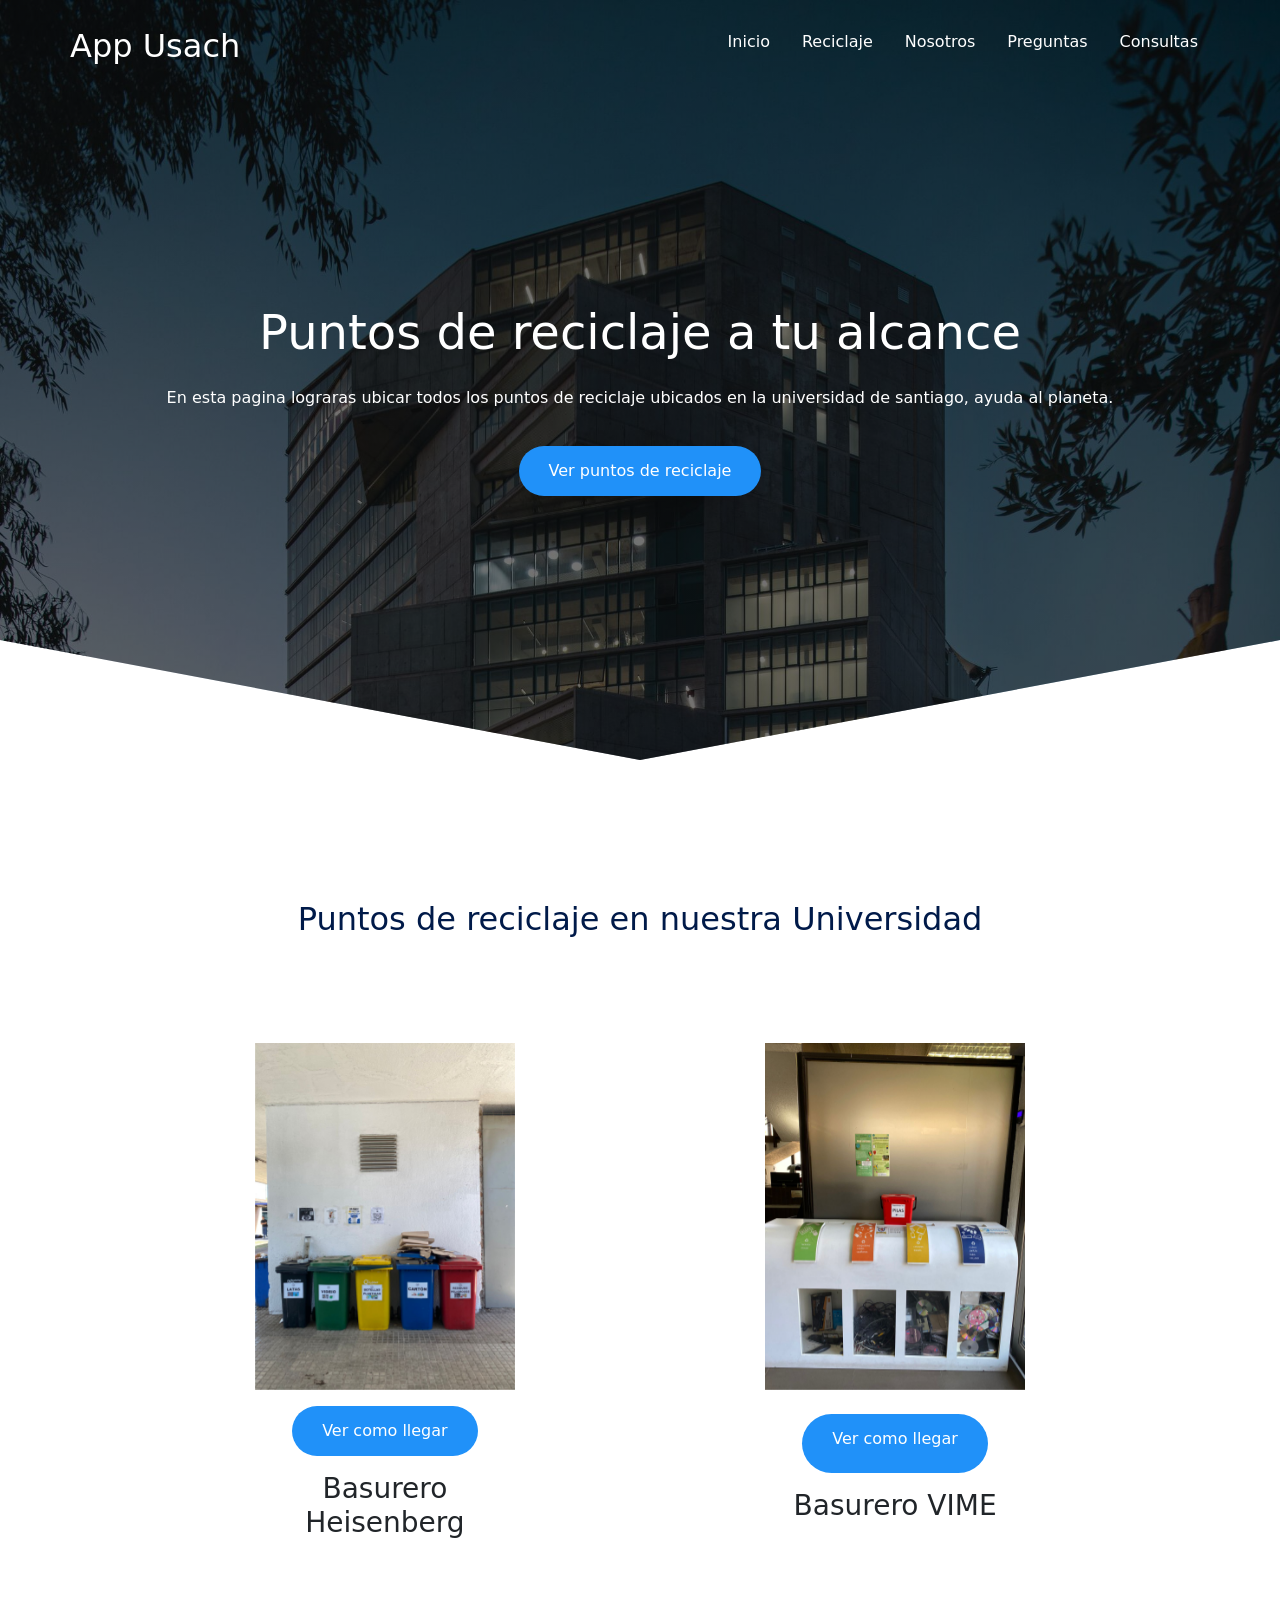
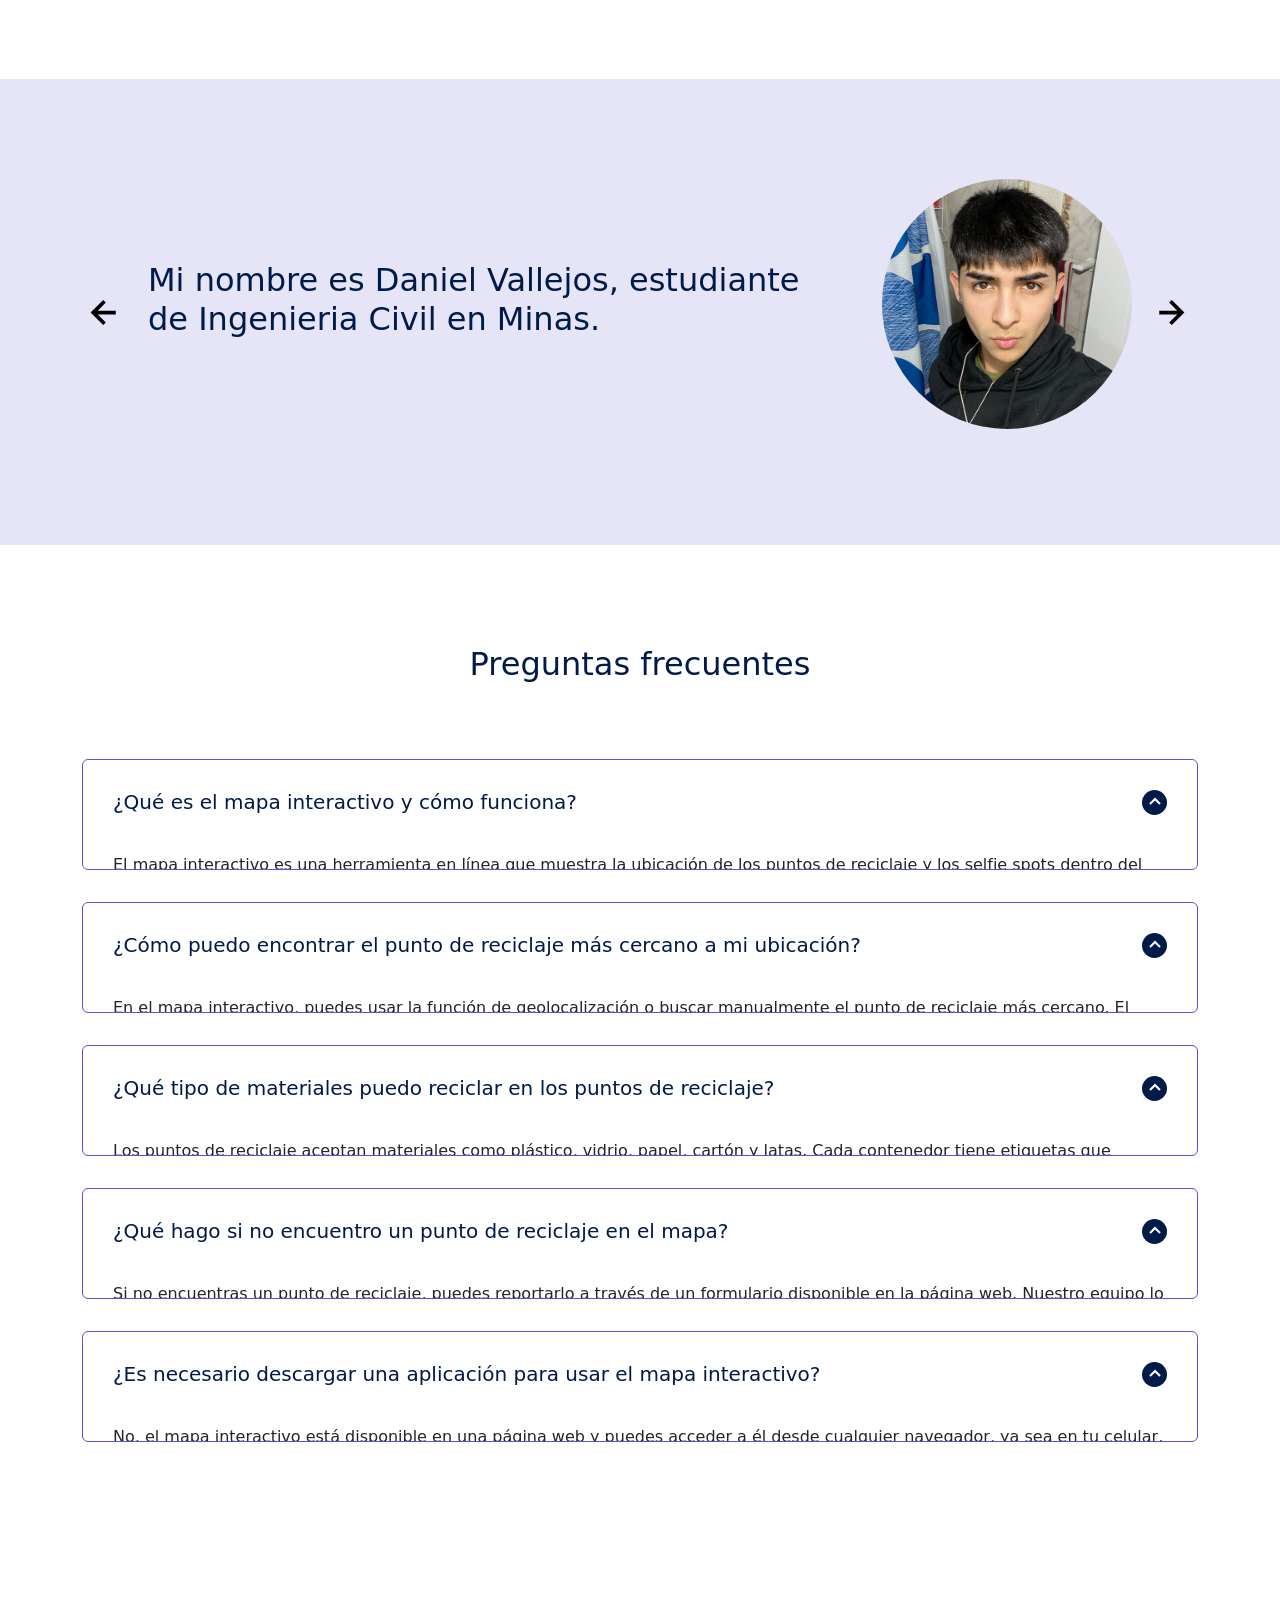
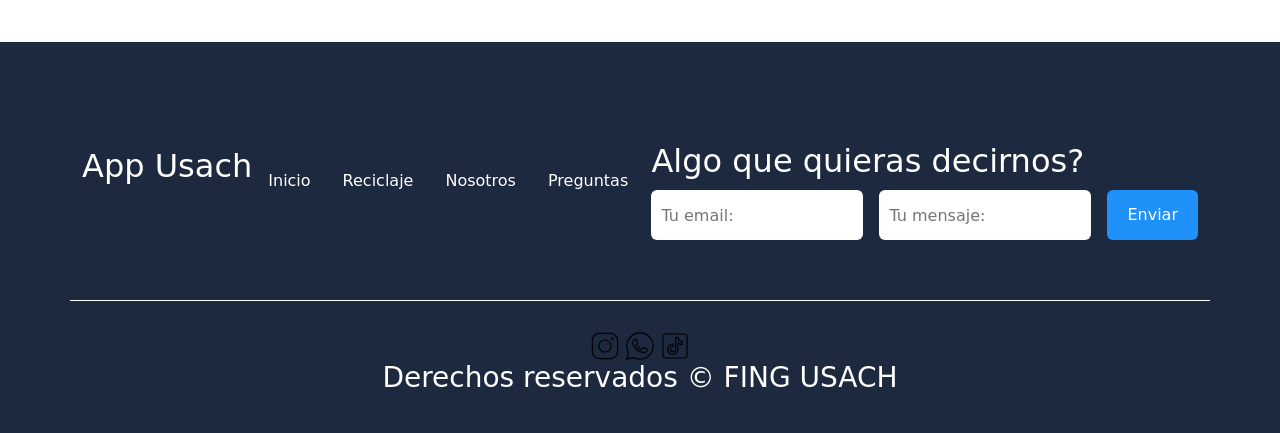
==== commit 70fc4a71: "sumando cosas" ====
--- a/index.html
+++ b/index.html
@@ -64,24 +64,78 @@
 
     <main>
         <section class="container about" id="reciclaje">
-
             <h2 class="subtitle">Puntos de reciclaje en nuestra Universidad</h2>
             <p class="about__paragraph"></p>
-
+        
             <div class="about__main">
-            
+
+
                 <article class="about__icons">
-                    <img src="./images/basurero usach.jpg" class="about__icon" style="width: 100%; height: auto;">
-
+                    
+                    <!-- Carrusel de imágenes -->
+                    <div id="carouselReciclaje" class="carousel slide" data-bs-ride="carousel">
+                        <div class="carousel-inner">
+                            <div class="carousel-item active">
+                                <img src="./images/basurero1.jpg" class="d-block w-100" alt="Basurero Heisenberg">
+                            </div>
+                            <div class="carousel-item">
+                                <img src="./images/basurero1..jpg" class="d-block w-100" alt="Basurero Heisenberg 2">
+                            </div>
+                            <div class="carousel-item">
+                                <img src="./images/basurero1...jpg" class="d-block w-100" alt="Basurero Heisenberg 3">
+                            </div>
+                            <div class="carousel-item">
+                                <img src="./images/basurero1.....jpg" class="d-block w-100" alt="Basurero Heisenberg 3">
+                            </div>
+                            <div class="carousel-item">
+                                <img src="./images/basurero1......jpg" class="d-block w-100" alt="Basurero Heisenberg 3">
+                            </div>
+                            <div class="carousel-item">
+                                <img src="./images/basurero1.......jpg" class="d-block w-100" alt="Basurero Heisenberg 3">
+                            </div>
+                        </div>
+                       
+                    </div>
+        
                     <a href="index1.html" class="cta">Ver como llegar</a>
-
                     <h3 class="about__title">Basurero Heisenberg</h3>
                     <p class="about__paragrah"></p>
                 </article>
 
-              
-            </div>
-        </section>
+                <article class="about__icons">
+                    
+                    <!-- Carrusel de imágenes -->
+                    <div id="carouselReciclaje" class="carousel slide" data-bs-ride="carousel">
+                        <div class="carousel-inner">
+                            <div class="carousel-item active">
+                                <img src="./images/basurero2.jpeg" class="d-block w-100" alt="Basurero Heisenberg">
+                            </div>
+                            <div class="carousel-item">
+                                <img src="./images/basurero2..jpeg" class="d-block w-100" alt="Basurero Heisenberg 2">
+                            </div>
+                            <div class="carousel-item">
+                                <img src="./images/basurero2...jpeg" class="d-block w-100" alt="Basurero Heisenberg 3">
+                            </div>
+                            <div class="carousel-item">
+                                <img src="./images/basurero2....jpeg" class="d-block w-100" alt="Basurero Heisenberg 3">
+                            </div>
+                        </div>
+                       
+                    </div>
+        
+                    <a href="index1.html" class="cta">Ver como llegar</a>
+                    <h3 class="about__title">Basurero VIME</h3>
+                    <p class="about__paragrah"></p>
+                </article>
+
+
+            </div>
+        </section>
+        
+        <!-- Asegúrate de incluir Bootstrap JS y CSS en tu proyecto -->
+        <link href="https://cdn.jsdelivr.net/npm/bootstrap@5.3.0-alpha1/dist/css/bootstrap.min.css" rel="stylesheet">
+        <script src="https://cdn.jsdelivr.net/npm/bootstrap@5.3.0-alpha1/dist/js/bootstrap.bundle.min.js"></script>
+        
 
         <section class="testimony" id="nosotros">
             <div class="testimony__container container">
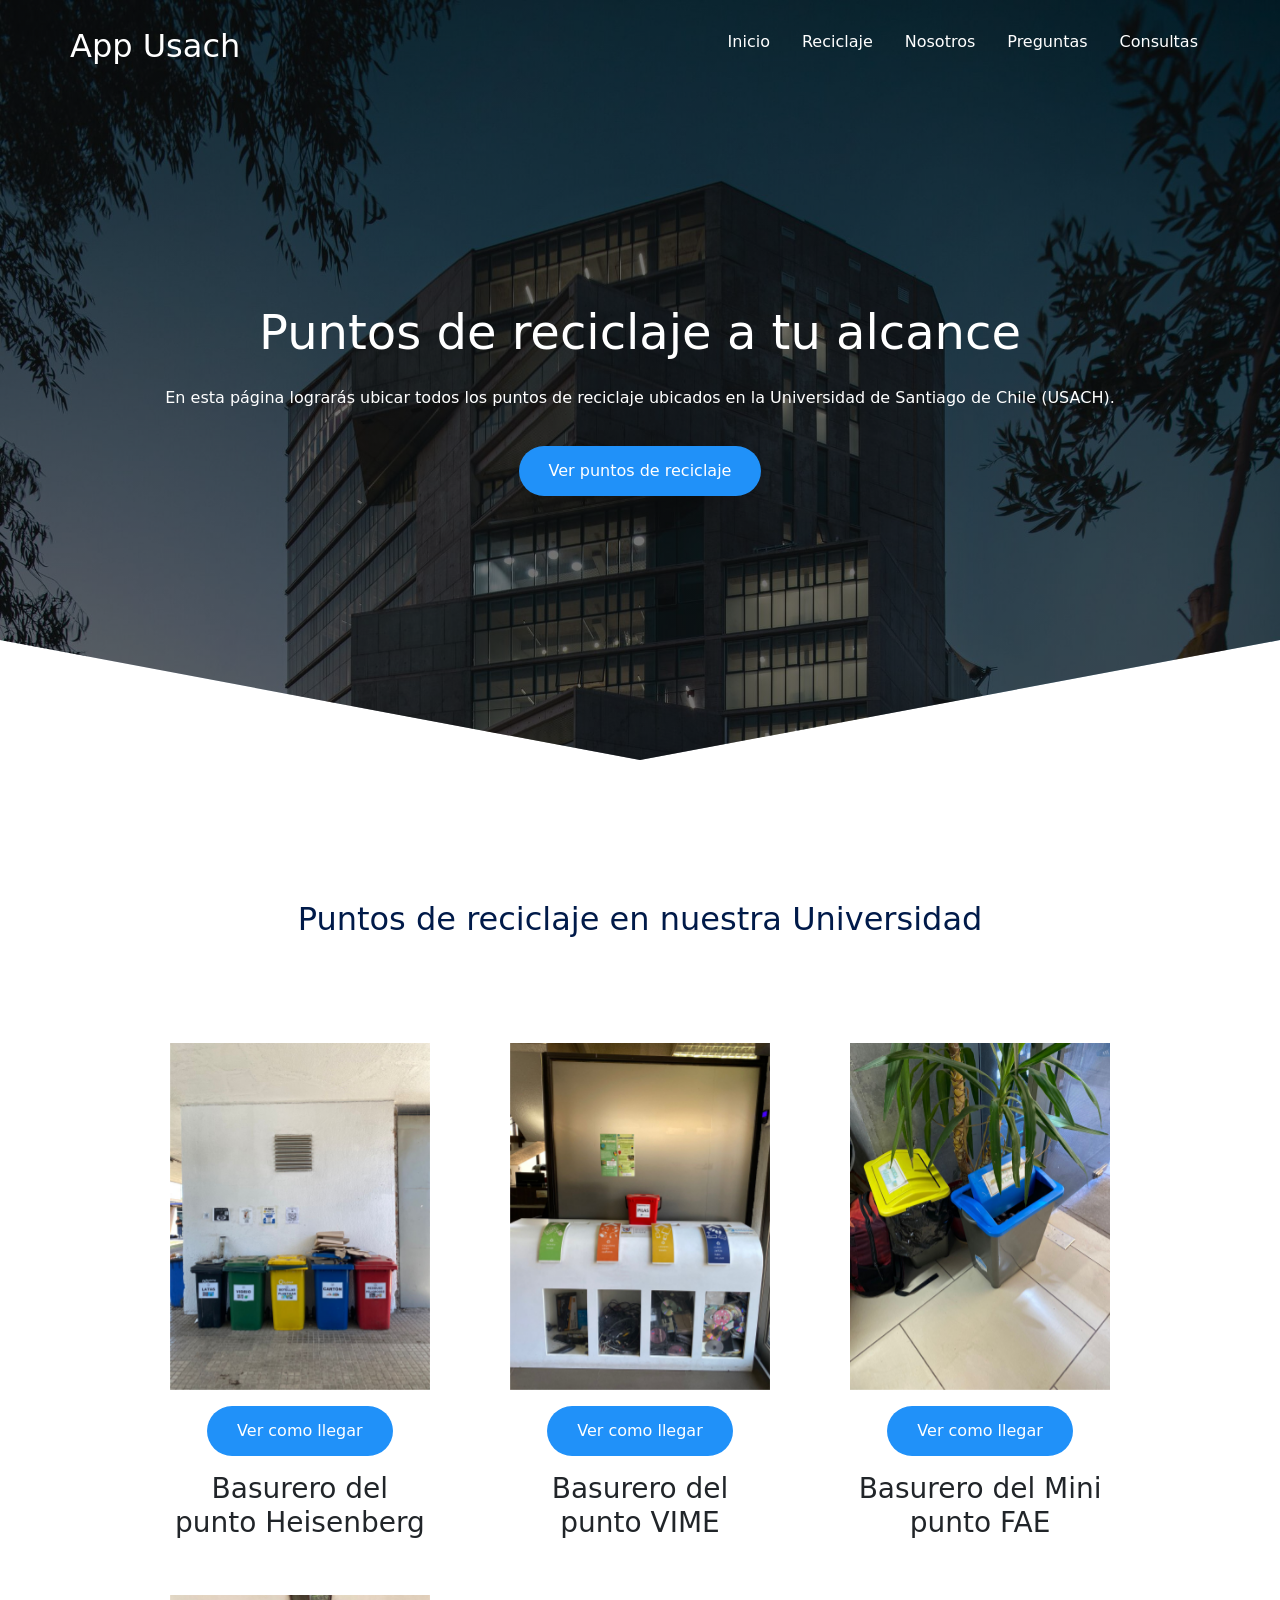
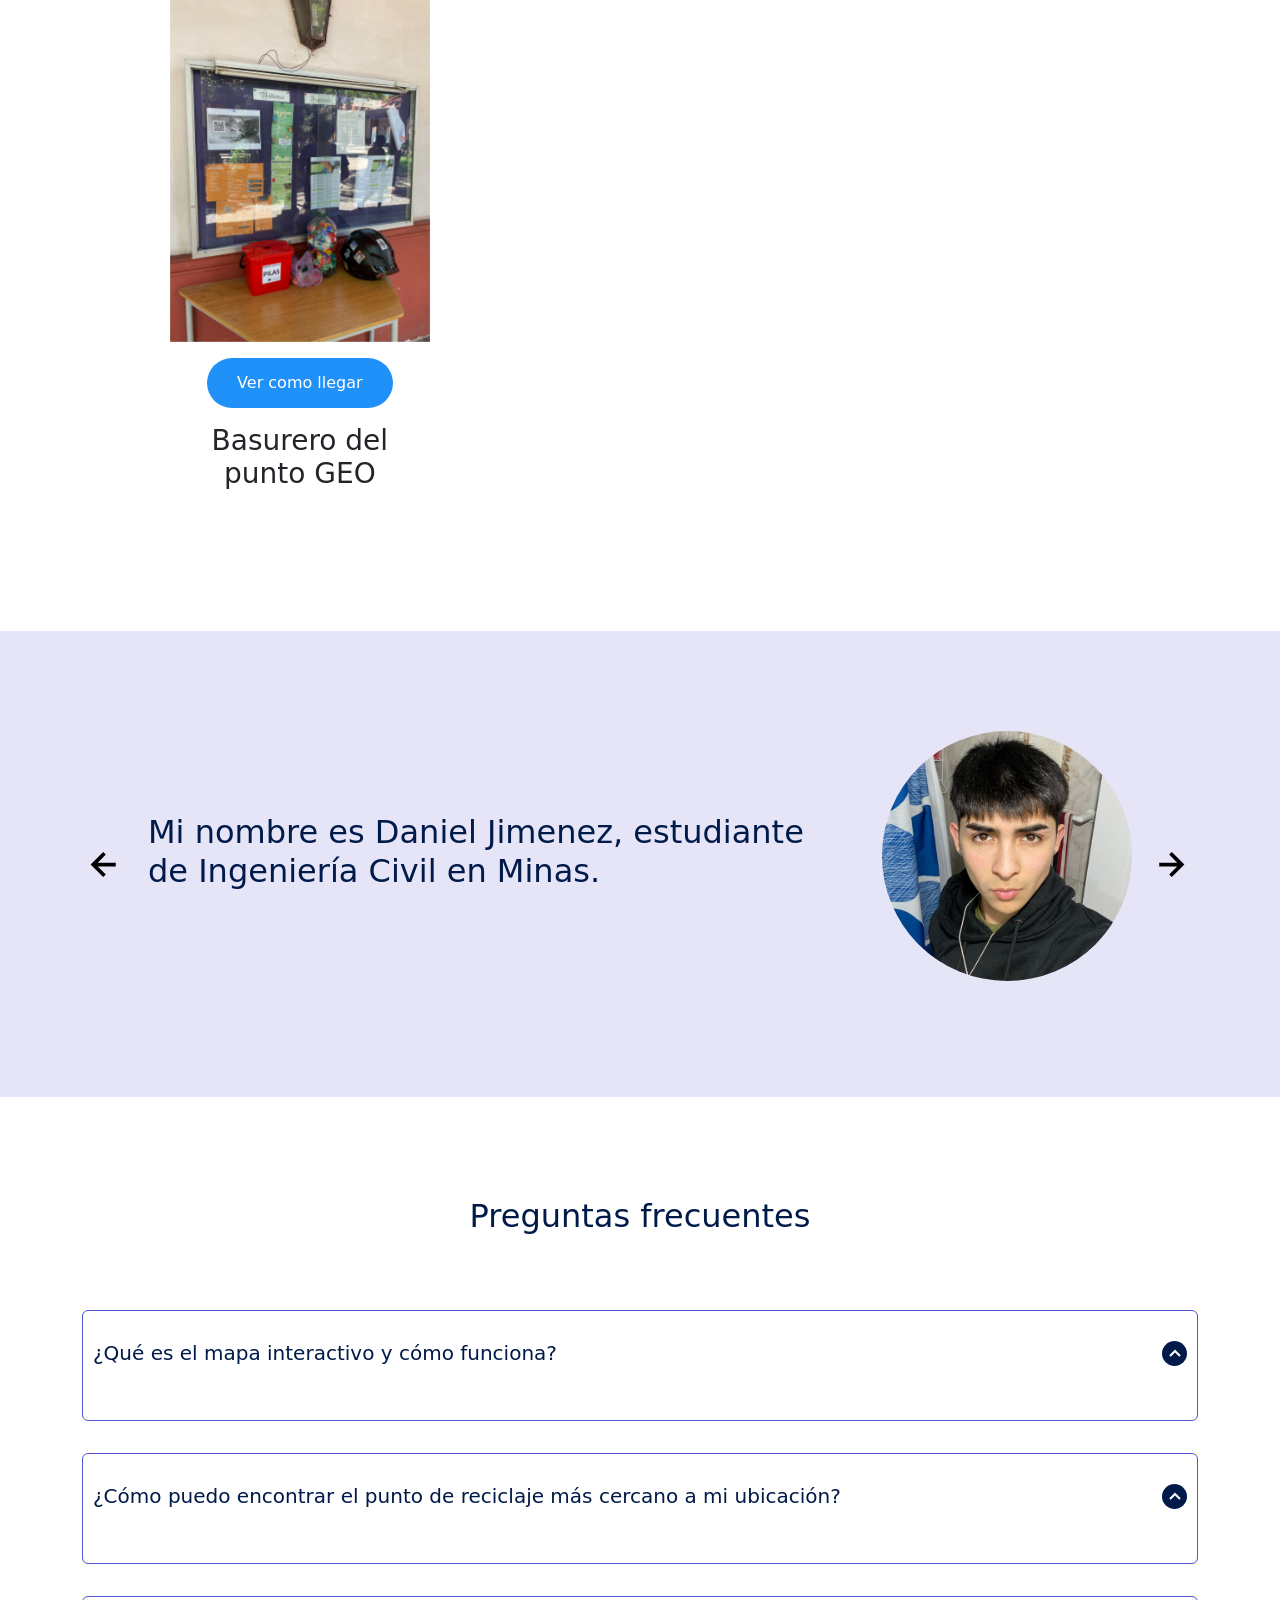
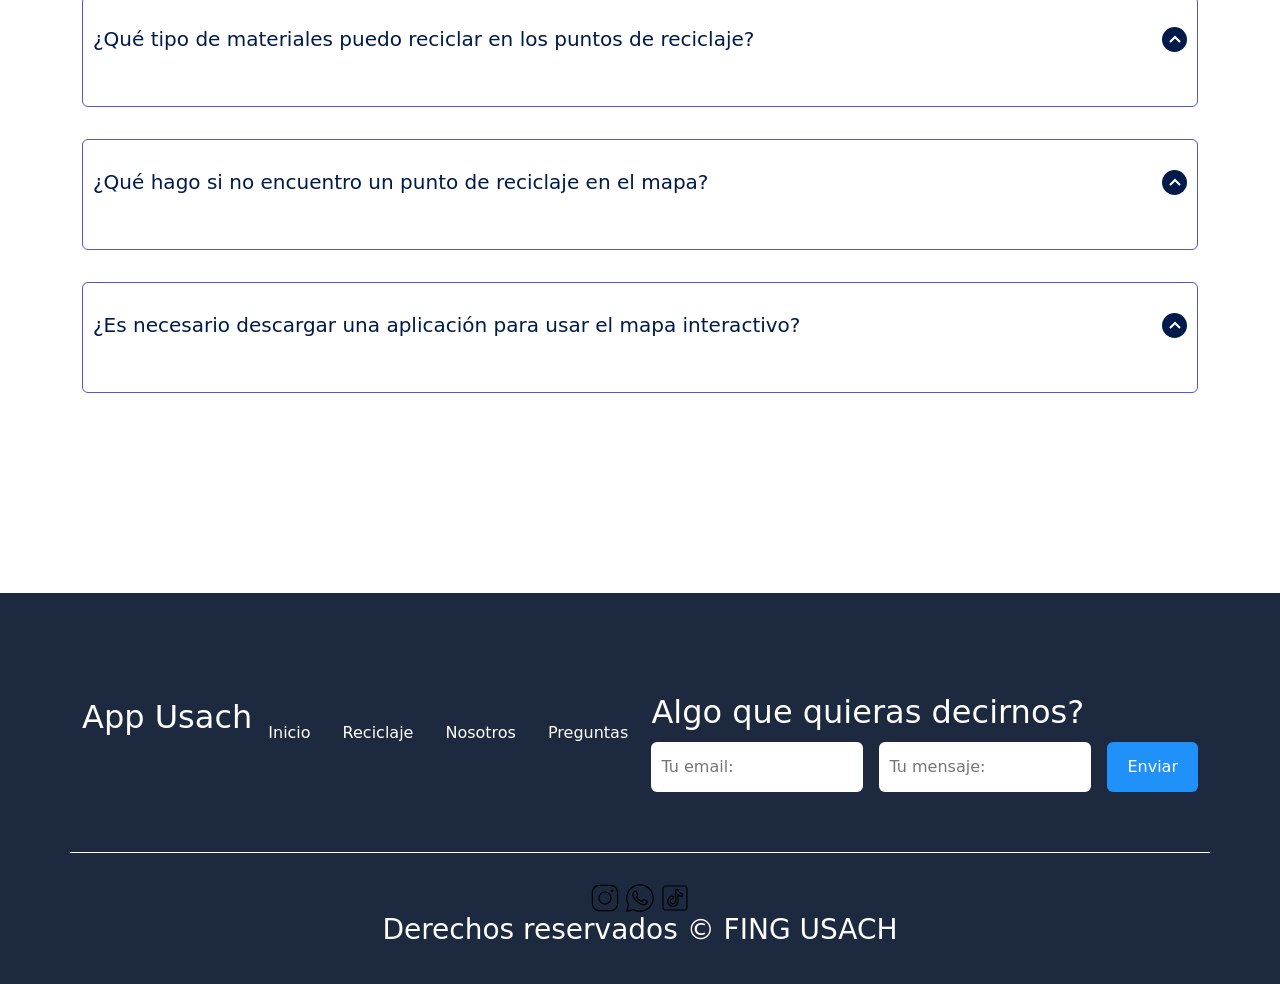
==== commit b5ecefb4: "puntos corregidos" ====
--- a/index.html
+++ b/index.html
@@ -55,11 +55,11 @@
 
         <section class="hero__container container" id="inicio">
             <h1 class="hero__title">Puntos de reciclaje a tu alcance</h1>
-            <p class="hero__paragraph">En esta pagina lograras ubicar todos 
-                los puntos de reciclaje ubicados en la universidad de santiago, ayuda al planeta.
+            <p class="hero__paragraph">En esta página lograrás ubicar todos 
+                los puntos de reciclaje ubicados en la Universidad de Santiago de Chile (USACH).
             </p>
             <a href="#reciclaje" class="cta">Ver puntos de reciclaje</a>
-        </section>
+        </section>  
     </header>
 
     <main>
@@ -68,6 +68,8 @@
             <p class="about__paragraph"></p>
         
             <div class="about__main">
+
+
 
 
                 <article class="about__icons">
@@ -98,9 +100,12 @@
                     </div>
         
                     <a href="index1.html" class="cta">Ver como llegar</a>
-                    <h3 class="about__title">Basurero Heisenberg</h3>
+                    <h3 class="about__title">Basurero del punto Heisenberg</h3>
                     <p class="about__paragrah"></p>
                 </article>
+
+
+
 
                 <article class="about__icons">
                     
@@ -123,11 +128,65 @@
                        
                     </div>
         
-                    <a href="index1.html" class="cta">Ver como llegar</a>
-                    <h3 class="about__title">Basurero VIME</h3>
+                    <a href="index2.html" class="cta">Ver como llegar</a>
+                    <h3 class="about__title">Basurero del punto VIME</h3>
                     <p class="about__paragrah"></p>
                 </article>
 
+
+                <article class="about__icons">
+                    
+                    <!-- Carrusel de imágenes -->
+                    <div id="carouselReciclaje" class="carousel slide" data-bs-ride="carousel">
+                        <div class="carousel-inner">
+                            <div class="carousel-item active">
+                                <img src="./images/basurero3.jpg" class="d-block w-100" alt="Basurero Heisenberg">
+                            </div>
+                            <div class="carousel-item">
+                                <img src="./images/basurero3..jpg" class="d-block w-100" alt="Basurero Heisenberg 2">
+                            </div>
+                            <div class="carousel-item">
+                                <img src="./images/basurero3....jpg" class="d-block w-100" alt="Basurero Heisenberg 3">
+                            </div>
+                            <div class="carousel-item">
+                                <img src="./images/basurero3.....jpg" class="d-block w-100" alt="Basurero Heisenberg 3">
+                            </div>
+                        </div>
+                       
+                    </div>
+        
+                    <a href="index3.html" class="cta">Ver como llegar</a>
+                    <h3 class="about__title">Basurero del Mini punto FAE</h3>
+                    <p class="about__paragrah"></p>
+                </article>
+
+
+                <article class="about__icons">
+                    
+                    <!-- Carrusel de imágenes -->
+                    <div id="carouselReciclaje" class="carousel slide" data-bs-ride="carousel">
+                        <div class="carousel-inner">
+                            <div class="carousel-item active">
+                                <img src="./images/basurero4.jpg" class="d-block w-100" alt="Basurero Heisenberg">
+                            </div>
+                            <div class="carousel-item">
+                                <img src="./images/basurero4..jpg" class="d-block w-100" alt="Basurero Heisenberg 2">
+                            </div>
+                            <div class="carousel-item">
+                                <img src="./images/basurero4...jpg" class="d-block w-100" alt="Basurero Heisenberg 3">
+                            </div>
+                            
+                        </div>
+                       
+                    </div>
+        
+                    <a href="index4.html" class="cta">Ver como llegar</a>
+                    <h3 class="about__title">Basurero del punto   GEO</h3>
+                    <p class="about__paragrah"></p>
+                </article>
+
+
+                
 
             </div>
         </section>
@@ -143,7 +202,7 @@
 
                 <section class="testimony__body testimony__body--show" data-id="1">
                     <div class="testimony__texts">
-                        <h2 class="subtitle">Mi nombre es Daniel Vallejos, estudiante de Ingenieria Civil en Minas.</h2>
+                        <h2 class="subtitle">Mi nombre es Daniel Jimenez, estudiante de Ingeniería Civil en Minas.</h2>
                         <p class="testimony__review"> </p>
                     </div>
 
@@ -154,7 +213,7 @@
 
                 <section class="testimony__body" data-id="2">
                     <div class="testimony__texts">
-                        <h2 class="subtitle">Mi nombre es Tania Gajardo, estudiante de Ingenieria Civil en Minas.  </h2>
+                        <h2 class="subtitle">Mi nombre es Tania Gajardo, estudiante de Ingeniería Civil en Minas.  </h2>
 
                         <p class="testimony__review"></p>
                     </div>
@@ -166,7 +225,7 @@
 
                 <section class="testimony__body" data-id="3">
                     <div class="testimony__texts">
-                        <h2 class="subtitle">Mi nombre es Javier Segovia, estudiante de Ingenieria Civil en Minas.</h2>
+                        <h2 class="subtitle">Mi nombre es Javier Segovia, estudiante de Ingeniería Civil en Minas.</h2>
                         <p class="testimony__review"></p>
                     </div>
 
@@ -177,7 +236,7 @@
 
                 <section class="testimony__body" data-id="4">
                     <div class="testimony__texts">
-                        <h2 class="subtitle">Mi nombre es David Escalona, estudiante de Ingenieria Civil en Ambiente.</h2>
+                        <h2 class="subtitle">Mi nombre es David Escalona, estudiante de Ingeniería Civil en Ambiente.</h2>
                         <p class="testimony__review"></p>
                     </div>
 
--- a/css/estilos.css
+++ b/css/estilos.css
@@ -334,6 +334,7 @@
     gap: 2em;
     padding-top: 50px;
     padding-bottom: 100px;
+
 }
 
 .questions__padding{
@@ -348,7 +349,7 @@
 }
 
 .questions__answer{
-    padding: 0 30px 0;
+    padding: 0 10px 0;
     overflow: hidden;
 }
 
@@ -379,11 +380,13 @@
     transform: rotate(180deg);
 }
 
-.questions__show{
+.questions__show {
     text-align: left;
-    height: 0;
-    transition: height .3s;
-}
+    max-height: 0; /* Comienza con una altura máxima de 0 */
+    overflow: hidden;
+    transition: max-height 0.3s ease-out; /* Usamos max-height en lugar de height para una transición suave */
+}
+
 
 .questions__img{
     display: block;
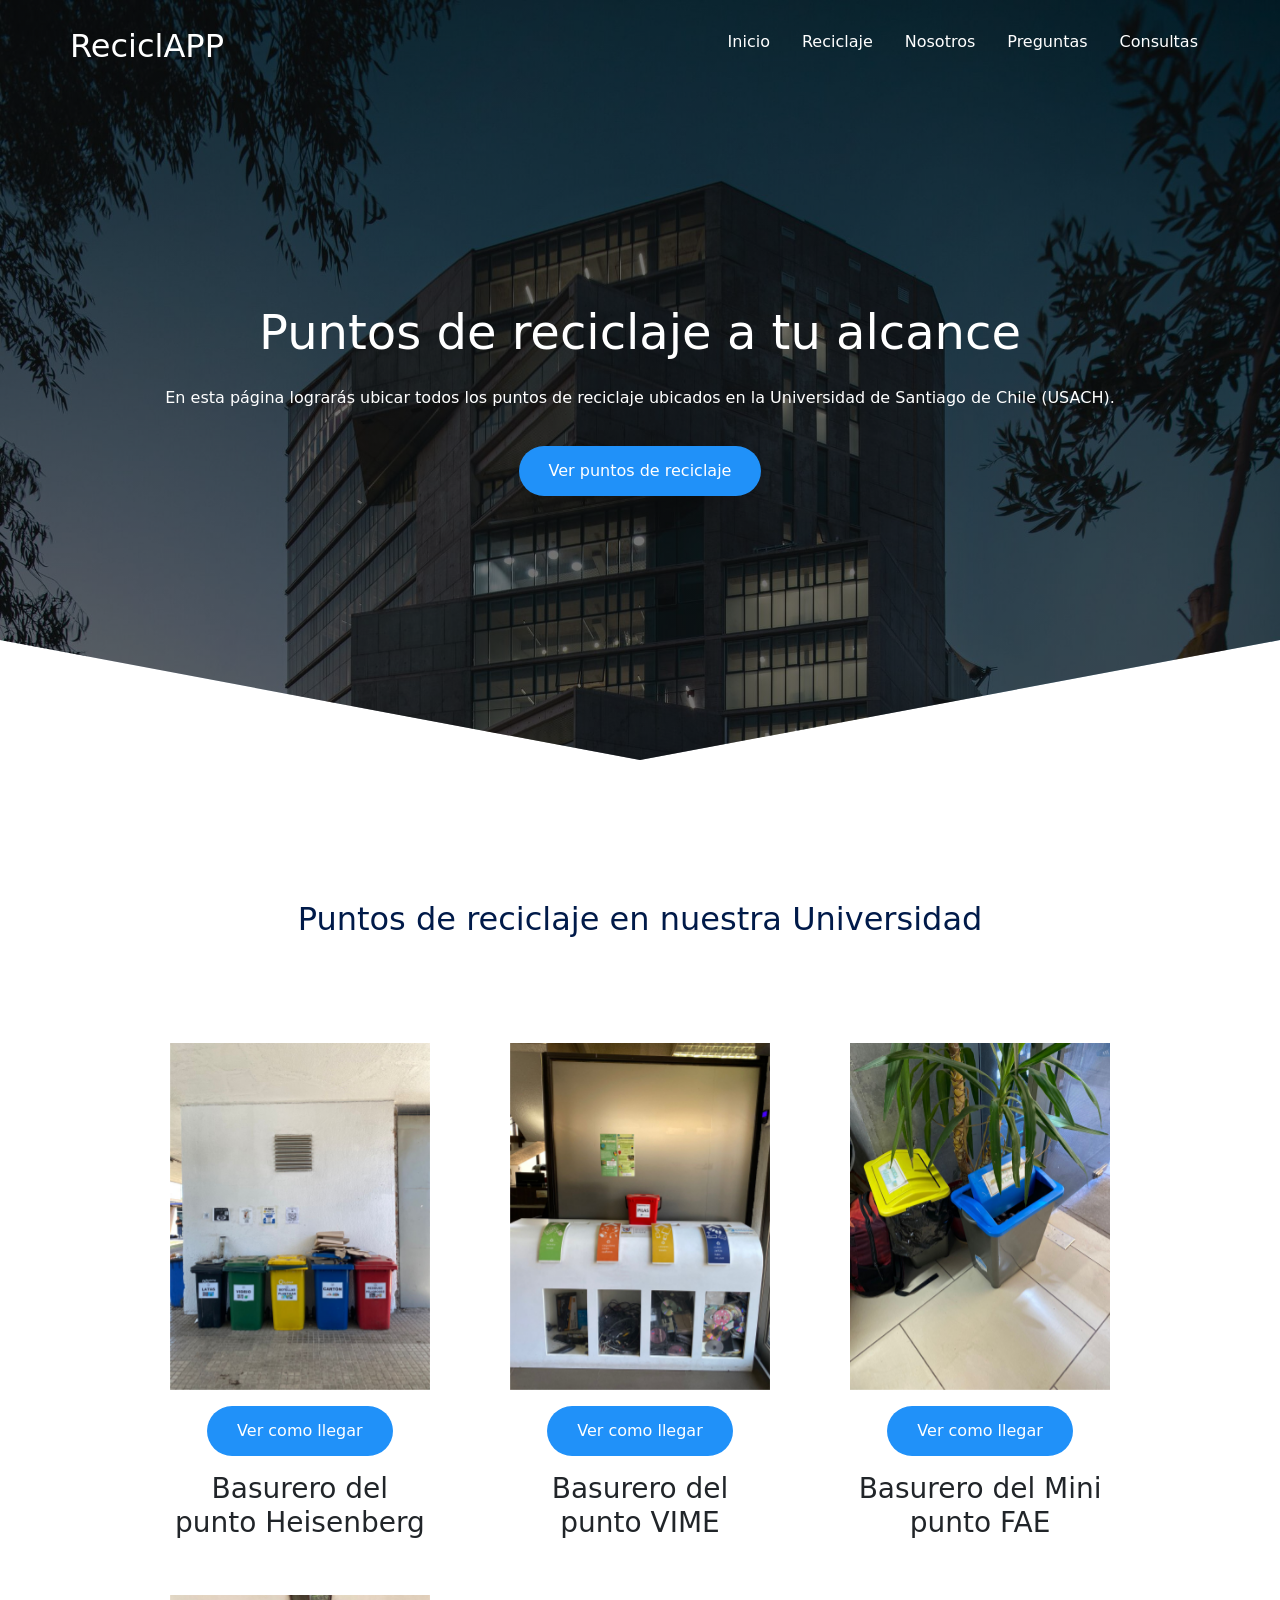
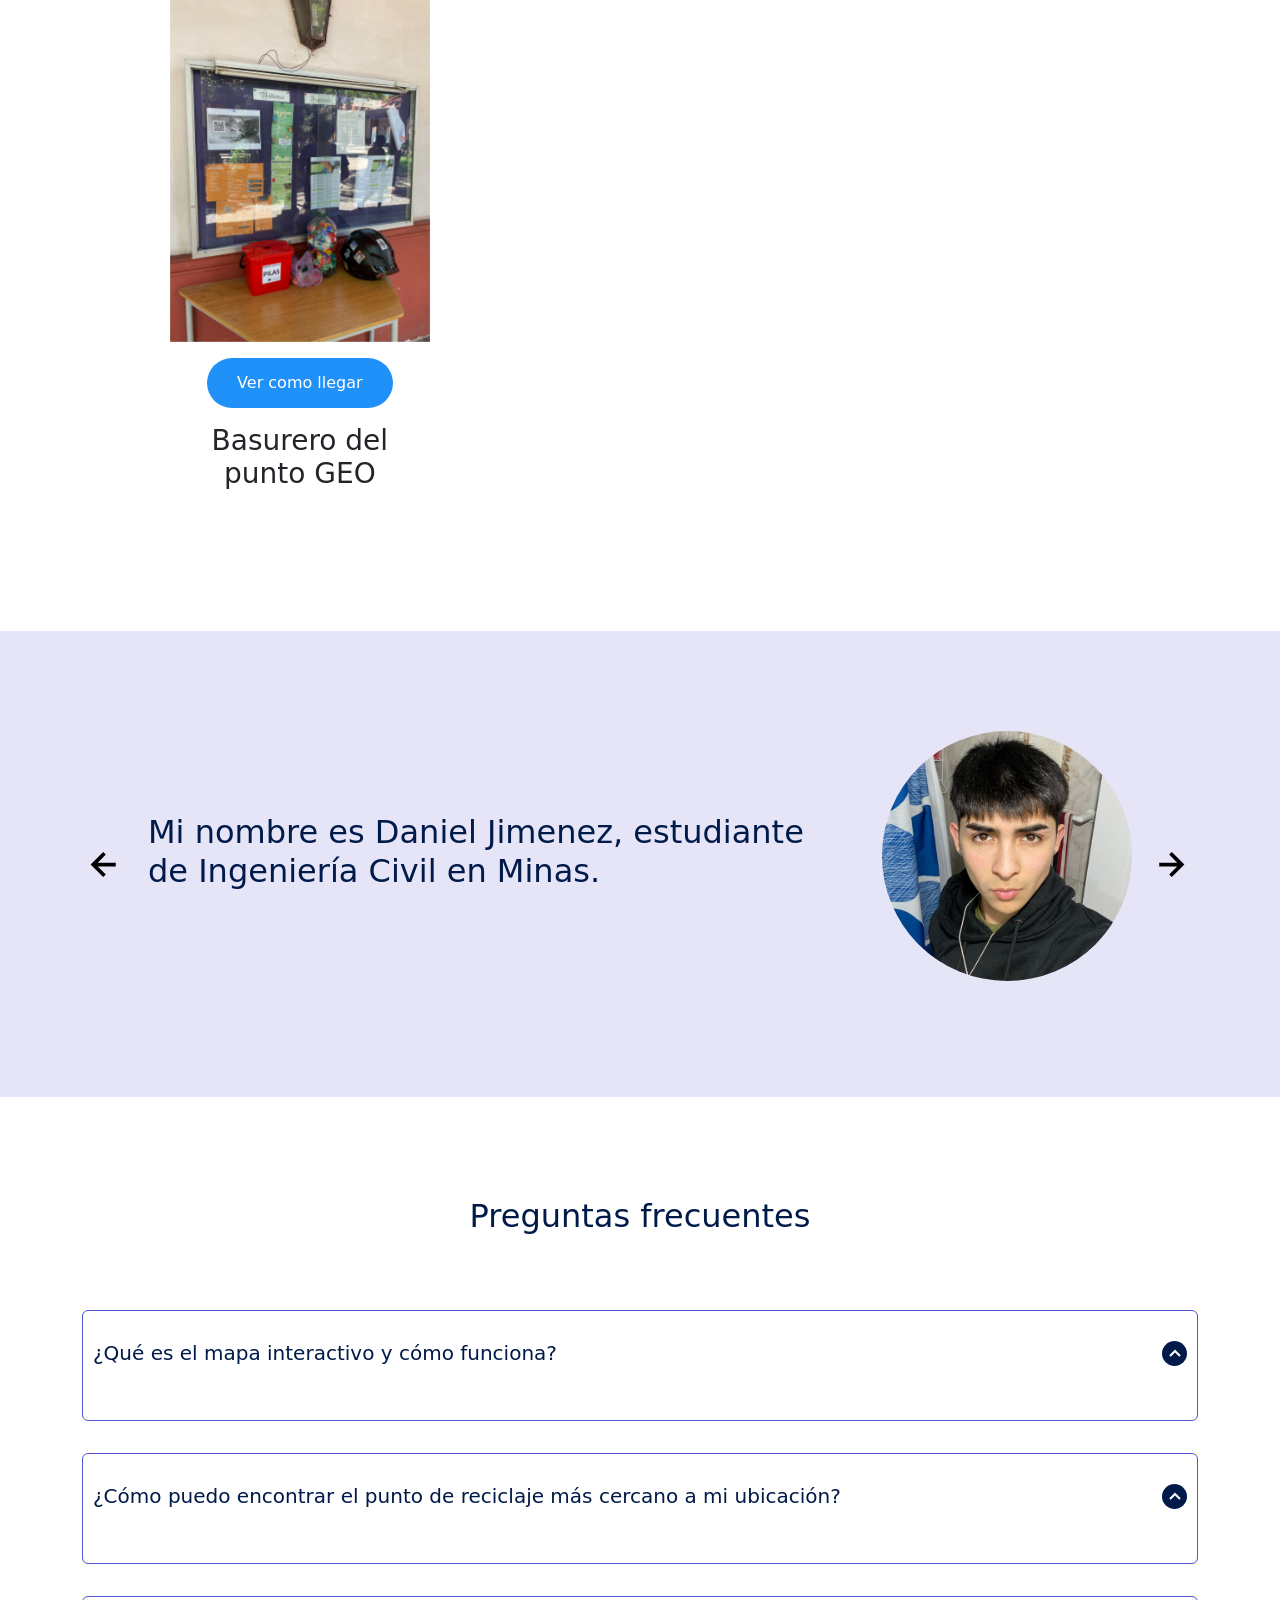
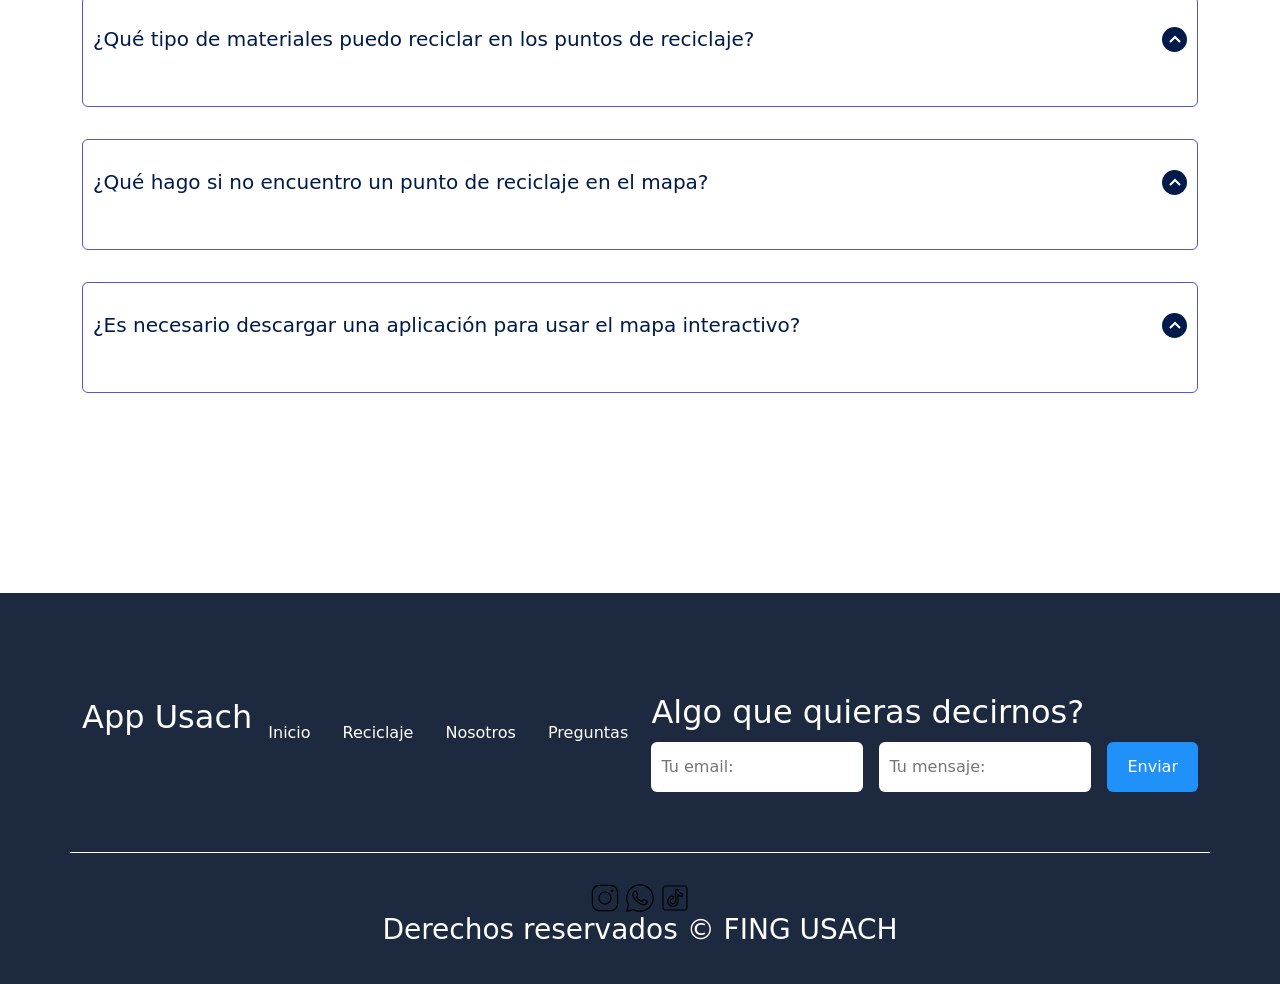
==== commit 57139453: "titulo corregido" ====
--- a/index.html
+++ b/index.html
@@ -21,7 +21,7 @@
     <header class="hero">
         <nav class="nav container">
             <div class="nav__logo">
-                <h2 class="nav__title">App Usach</h2>
+                <h2 class="nav__title">ReciclAPP</h2>
             </div>
 
             <ul class="nav__link nav__link--menu">
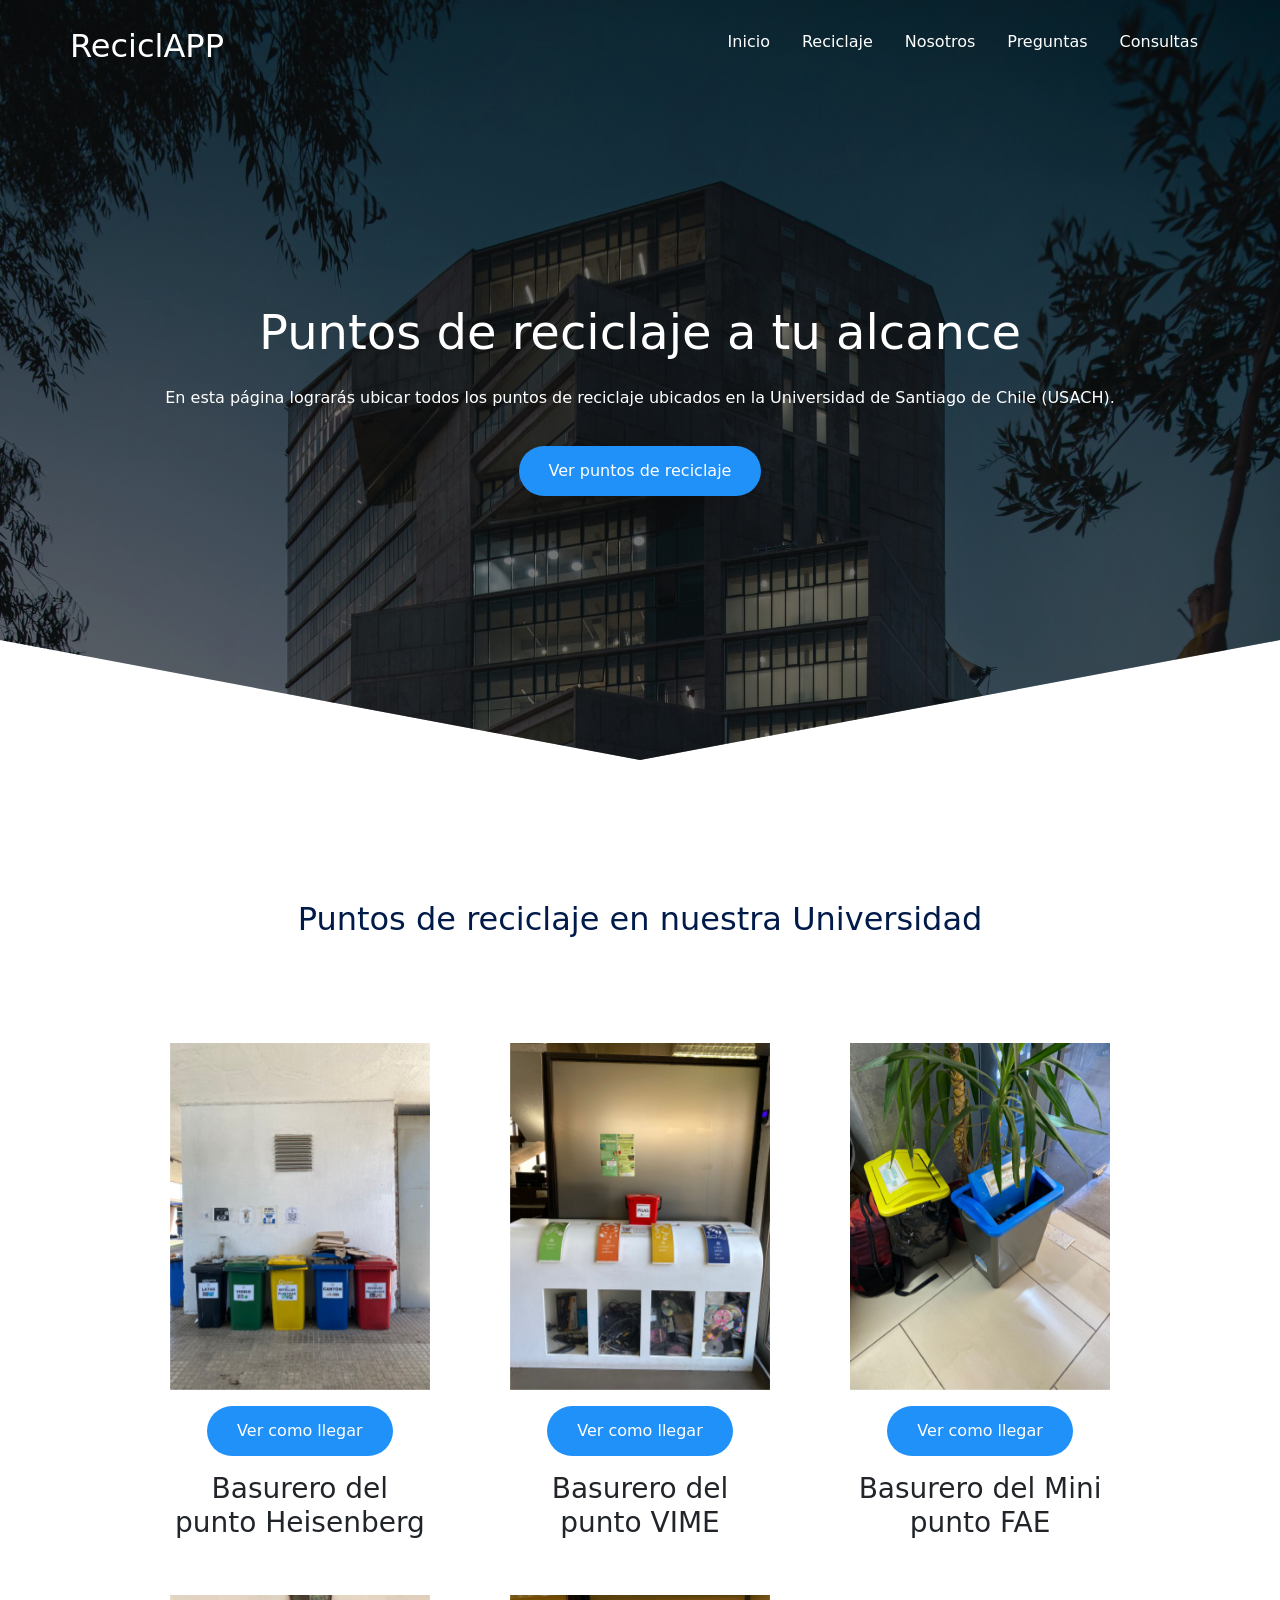
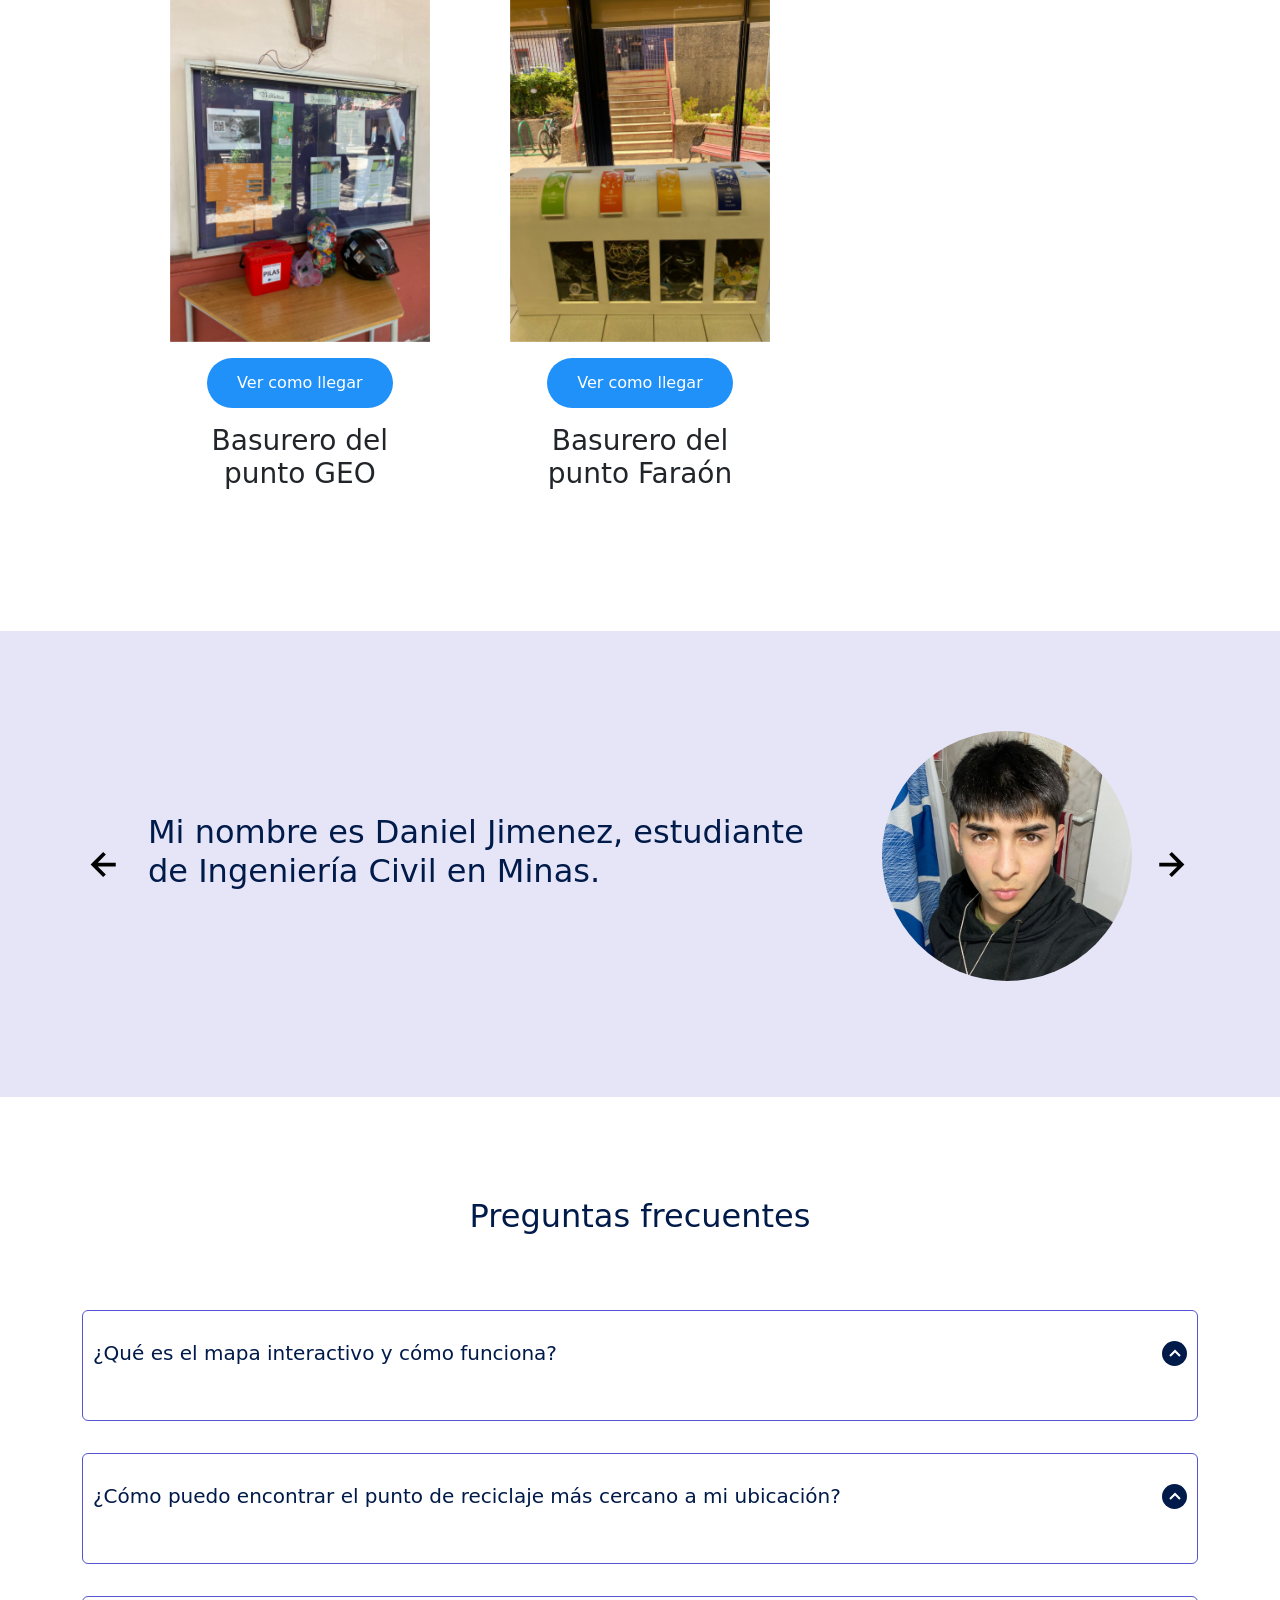
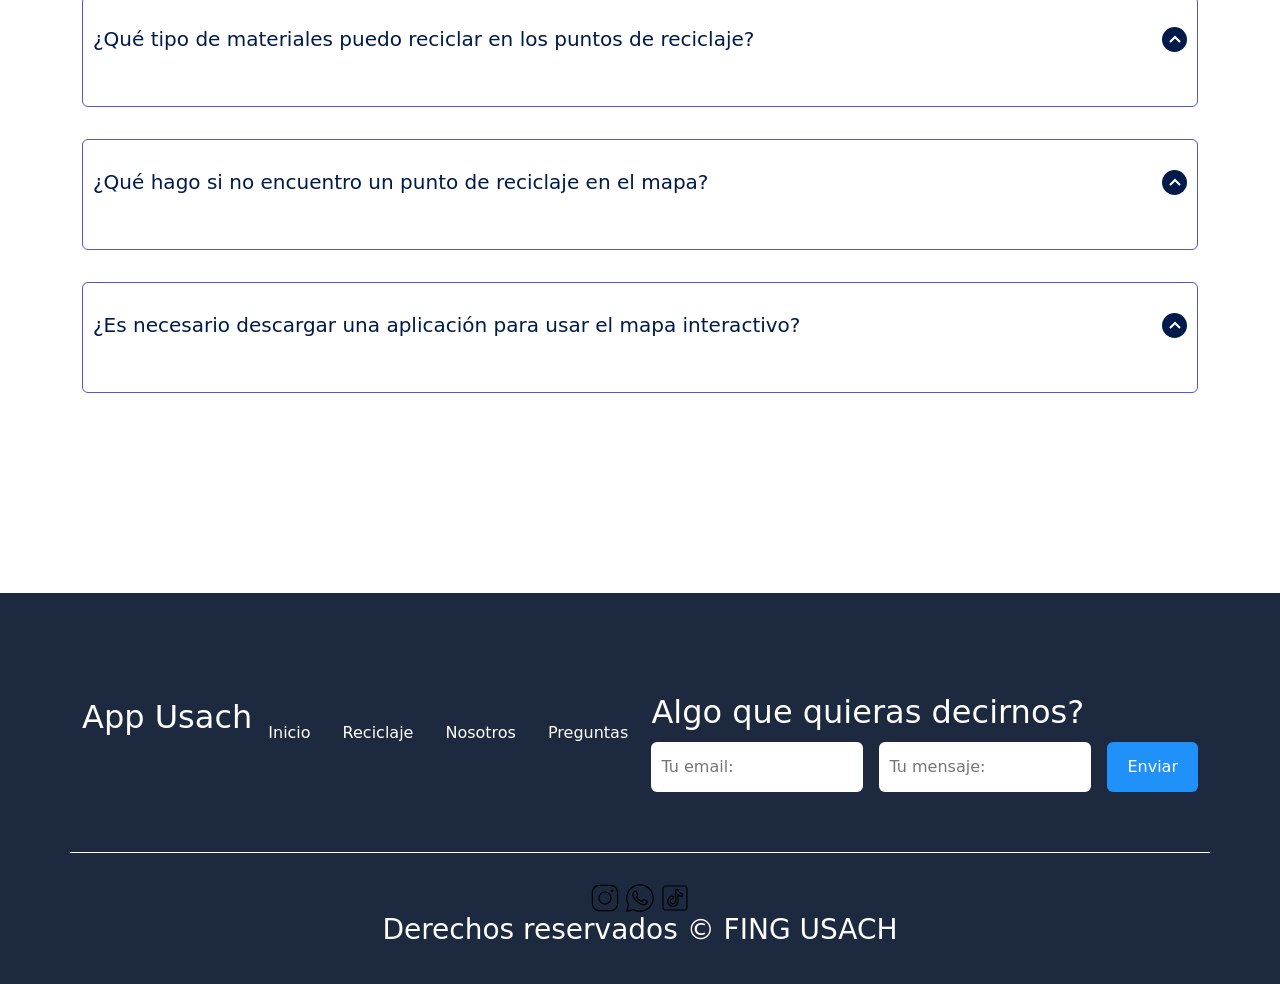
==== commit b36cf066: "se agregó otro punto de reciclaje" ====
--- a/index.html
+++ b/index.html
@@ -186,7 +186,37 @@
                 </article>
 
 
-                
+                <article class="about__icons">
+                    
+                    <!-- Carrusel de imágenes -->
+                    <div id="carouselReciclaje" class="carousel slide" data-bs-ride="carousel">
+                        <div class="carousel-inner">
+                            <div class="carousel-item active">
+                                <img src="./images/basurero5.jpg" class="d-block w-100" alt="Basurero Heisenberg">
+                            </div>
+                            <div class="carousel-item">
+                                <img src="./images/basurero5......jpg" class="d-block w-100" alt="Basurero Heisenberg 2">
+                            </div>
+                            <div class="carousel-item">
+                                <img src="./images/basurero5..jpg" class="d-block w-100" alt="Basurero Heisenberg 3">
+                            </div>
+                            <div class="carousel-item">
+                                <img src="./images/basurero5...jpg" class="d-block w-100" alt="Basurero Heisenberg 3">
+                            </div>
+                            <div class="carousel-item">
+                                <img src="./images/basurero5....jpg" class="d-block w-100" alt="Basurero Heisenberg 3">
+                            </div>
+                            <div class="carousel-item">
+                                <img src="./images/basurero5.....jpg" class="d-block w-100" alt="Basurero Heisenberg 3">
+                            </div>
+                        </div>
+                       
+                    </div>
+        
+                    <a href="index5.html" class="cta">Ver como llegar</a>
+                    <h3 class="about__title">Basurero del punto Faraón</h3>
+                    <p class="about__paragrah"></p>
+                </article>
 
             </div>
         </section>
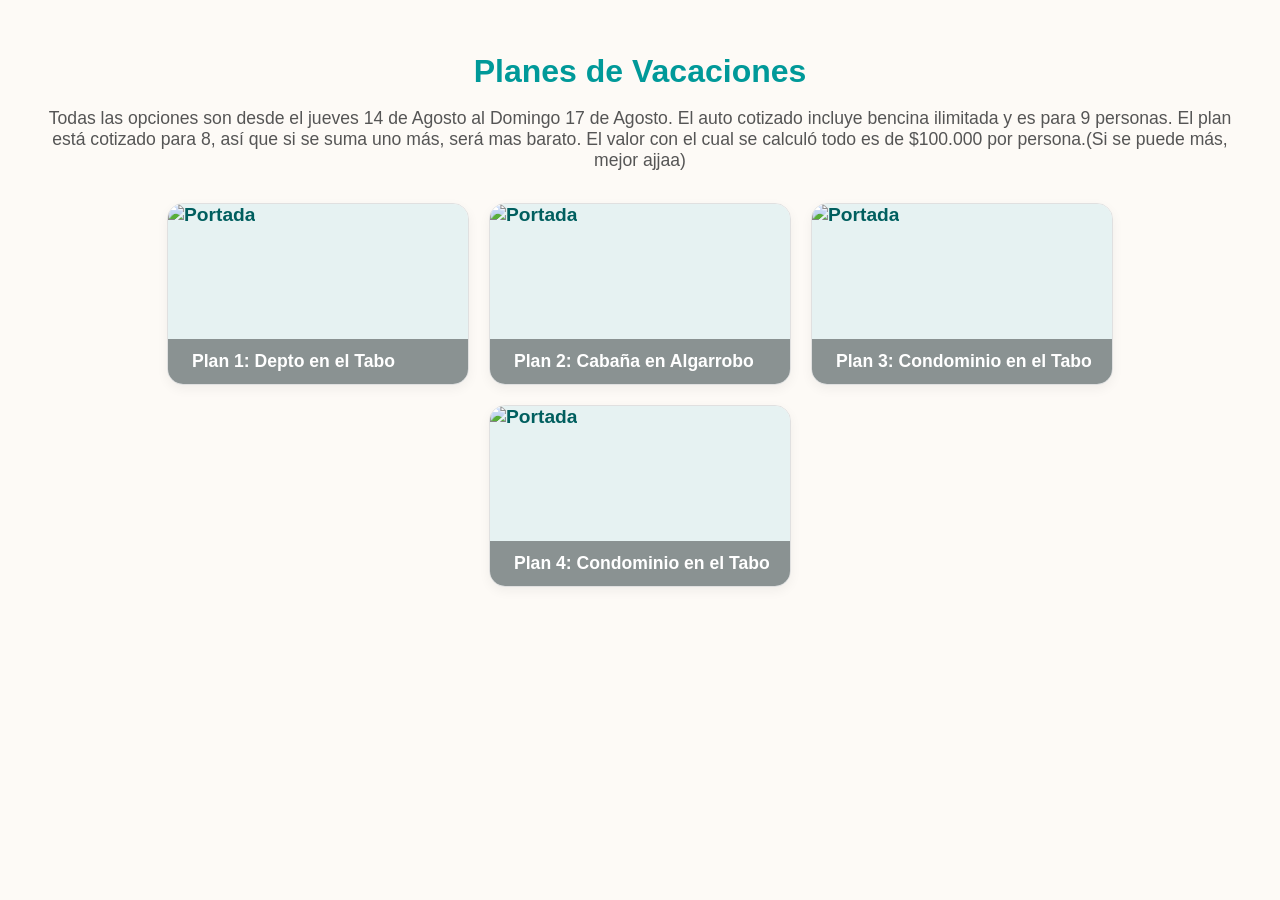
==== commit 83e43d7c: "Add files via upload" ====
--- a/index.html
+++ b/index.html
@@ -1,412 +1,327 @@
-<!DOCTYPE html>
-<html lang="es">
-
-<head>
-    <meta charset="UTF-8">
-    <meta http-equiv="X-UA-Compatible" content="IE=edge">
-    <meta name="viewport" content="width=device-width, initial-scale=1.0">
-    <title>AppUsach</title>
-    <link rel="shortcut icon" href="./images/logo.png" type="image/x-icon">
-    <link rel="stylesheet" href="./css/normalize.css">
-    <link rel="stylesheet" href="./css/estilos.css">
-
-    <meta name="theme-color" content="#2091F9">
-
-    
-
-</head>
-
-<body>
-
-    <header class="hero">
-        <nav class="nav container">
-            <div class="nav__logo">
-                <h2 class="nav__title">ReciclAPP</h2>
-            </div>
-
-            <ul class="nav__link nav__link--menu">
-                <li class="nav__items">
-                    <a href="#inicio" class="nav__links">Inicio</a>
-                </li>
-
-                <li class="nav__items">
-                    <a href="#reciclaje" class="nav__links"> Reciclaje</a>
-                </li>
-
-                <li class="nav__items">
-                    <a href="#nosotros" class="nav__links">Nosotros</a>
-                </li>
-
-                <li class="nav__items">
-                    <a href="#preguntas" class="nav__links">Preguntas</a>
-                </li>
-
-                <li class="nav__items">
-                    <a href="#consultas" class="nav__links">Consultas</a>
-                </li>
-
-                <img src="./images/close.svg" class="nav__close">
-            </ul>
-
-            <div class="nav__menu">
-                <img src="./images/menu.svg" class="nav__img">
-            </div>
-        </nav>
-
-        <section class="hero__container container" id="inicio">
-            <h1 class="hero__title">Puntos de reciclaje a tu alcance</h1>
-            <p class="hero__paragraph">En esta página lograrás ubicar todos 
-                los puntos de reciclaje ubicados en la Universidad de Santiago de Chile (USACH).
-            </p>
-            <a href="#reciclaje" class="cta">Ver puntos de reciclaje</a>
-        </section>  
-    </header>
-
-    <main>
-        <section class="container about" id="reciclaje">
-            <h2 class="subtitle">Puntos de reciclaje en nuestra Universidad</h2>
-            <p class="about__paragraph"></p>
-        
-            <div class="about__main">
-
-
-
-
-                <article class="about__icons">
-                    
-                    <!-- Carrusel de imágenes -->
-                    <div id="carouselReciclaje" class="carousel slide" data-bs-ride="carousel">
-                        <div class="carousel-inner">
-                            <div class="carousel-item active">
-                                <img src="./images/basurero1.jpg" class="d-block w-100" alt="Basurero Heisenberg">
-                            </div>
-                            <div class="carousel-item">
-                                <img src="./images/basurero1..jpg" class="d-block w-100" alt="Basurero Heisenberg 2">
-                            </div>
-                            <div class="carousel-item">
-                                <img src="./images/basurero1...jpg" class="d-block w-100" alt="Basurero Heisenberg 3">
-                            </div>
-                            <div class="carousel-item">
-                                <img src="./images/basurero1.....jpg" class="d-block w-100" alt="Basurero Heisenberg 3">
-                            </div>
-                            <div class="carousel-item">
-                                <img src="./images/basurero1......jpg" class="d-block w-100" alt="Basurero Heisenberg 3">
-                            </div>
-                            <div class="carousel-item">
-                                <img src="./images/basurero1.......jpg" class="d-block w-100" alt="Basurero Heisenberg 3">
-                            </div>
-                        </div>
-                       
-                    </div>
-        
-                    <a href="index1.html" class="cta">Ver como llegar</a>
-                    <h3 class="about__title">Basurero del punto Heisenberg</h3>
-                    <p class="about__paragrah"></p>
-                </article>
-
-
-
-
-                <article class="about__icons">
-                    
-                    <!-- Carrusel de imágenes -->
-                    <div id="carouselReciclaje" class="carousel slide" data-bs-ride="carousel">
-                        <div class="carousel-inner">
-                            <div class="carousel-item active">
-                                <img src="./images/basurero2.jpeg" class="d-block w-100" alt="Basurero Heisenberg">
-                            </div>
-                            <div class="carousel-item">
-                                <img src="./images/basurero2..jpeg" class="d-block w-100" alt="Basurero Heisenberg 2">
-                            </div>
-                            <div class="carousel-item">
-                                <img src="./images/basurero2...jpeg" class="d-block w-100" alt="Basurero Heisenberg 3">
-                            </div>
-                            <div class="carousel-item">
-                                <img src="./images/basurero2....jpeg" class="d-block w-100" alt="Basurero Heisenberg 3">
-                            </div>
-                        </div>
-                       
-                    </div>
-        
-                    <a href="index2.html" class="cta">Ver como llegar</a>
-                    <h3 class="about__title">Basurero del punto VIME</h3>
-                    <p class="about__paragrah"></p>
-                </article>
-
-
-                <article class="about__icons">
-                    
-                    <!-- Carrusel de imágenes -->
-                    <div id="carouselReciclaje" class="carousel slide" data-bs-ride="carousel">
-                        <div class="carousel-inner">
-                            <div class="carousel-item active">
-                                <img src="./images/basurero3.jpg" class="d-block w-100" alt="Basurero Heisenberg">
-                            </div>
-                            <div class="carousel-item">
-                                <img src="./images/basurero3..jpg" class="d-block w-100" alt="Basurero Heisenberg 2">
-                            </div>
-                            <div class="carousel-item">
-                                <img src="./images/basurero3....jpg" class="d-block w-100" alt="Basurero Heisenberg 3">
-                            </div>
-                            <div class="carousel-item">
-                                <img src="./images/basurero3.....jpg" class="d-block w-100" alt="Basurero Heisenberg 3">
-                            </div>
-                        </div>
-                       
-                    </div>
-        
-                    <a href="index3.html" class="cta">Ver como llegar</a>
-                    <h3 class="about__title">Basurero del Mini punto FAE</h3>
-                    <p class="about__paragrah"></p>
-                </article>
-
-
-                <article class="about__icons">
-                    
-                    <!-- Carrusel de imágenes -->
-                    <div id="carouselReciclaje" class="carousel slide" data-bs-ride="carousel">
-                        <div class="carousel-inner">
-                            <div class="carousel-item active">
-                                <img src="./images/basurero4.jpg" class="d-block w-100" alt="Basurero Heisenberg">
-                            </div>
-                            <div class="carousel-item">
-                                <img src="./images/basurero4..jpg" class="d-block w-100" alt="Basurero Heisenberg 2">
-                            </div>
-                            <div class="carousel-item">
-                                <img src="./images/basurero4...jpg" class="d-block w-100" alt="Basurero Heisenberg 3">
-                            </div>
-                            
-                        </div>
-                       
-                    </div>
-        
-                    <a href="index4.html" class="cta">Ver como llegar</a>
-                    <h3 class="about__title">Basurero del punto   GEO</h3>
-                    <p class="about__paragrah"></p>
-                </article>
-
-
-                <article class="about__icons">
-                    
-                    <!-- Carrusel de imágenes -->
-                    <div id="carouselReciclaje" class="carousel slide" data-bs-ride="carousel">
-                        <div class="carousel-inner">
-                            <div class="carousel-item active">
-                                <img src="./images/basurero5.jpg" class="d-block w-100" alt="Basurero Heisenberg">
-                            </div>
-                            <div class="carousel-item">
-                                <img src="./images/basurero5......jpg" class="d-block w-100" alt="Basurero Heisenberg 2">
-                            </div>
-                            <div class="carousel-item">
-                                <img src="./images/basurero5..jpg" class="d-block w-100" alt="Basurero Heisenberg 3">
-                            </div>
-                            <div class="carousel-item">
-                                <img src="./images/basurero5...jpg" class="d-block w-100" alt="Basurero Heisenberg 3">
-                            </div>
-                            <div class="carousel-item">
-                                <img src="./images/basurero5....jpg" class="d-block w-100" alt="Basurero Heisenberg 3">
-                            </div>
-                            <div class="carousel-item">
-                                <img src="./images/basurero5.....jpg" class="d-block w-100" alt="Basurero Heisenberg 3">
-                            </div>
-                        </div>
-                       
-                    </div>
-        
-                    <a href="index5.html" class="cta">Ver como llegar</a>
-                    <h3 class="about__title">Basurero del punto Faraón</h3>
-                    <p class="about__paragrah"></p>
-                </article>
-
-            </div>
-        </section>
-        
-        <!-- Asegúrate de incluir Bootstrap JS y CSS en tu proyecto -->
-        <link href="https://cdn.jsdelivr.net/npm/bootstrap@5.3.0-alpha1/dist/css/bootstrap.min.css" rel="stylesheet">
-        <script src="https://cdn.jsdelivr.net/npm/bootstrap@5.3.0-alpha1/dist/js/bootstrap.bundle.min.js"></script>
-        
-
-        <section class="testimony" id="nosotros">
-            <div class="testimony__container container">
-                <img src="./images/leftarrow.svg" class="testimony__arrow" id="before">
-
-                <section class="testimony__body testimony__body--show" data-id="1">
-                    <div class="testimony__texts">
-                        <h2 class="subtitle">Mi nombre es Daniel Jimenez, estudiante de Ingeniería Civil en Minas.</h2>
-                        <p class="testimony__review"> </p>
-                    </div>
-
-                    <figure class="testimony__picture">
-                        <img src="./images/foto1.jpeg" class="testimony__img">
-                    </figure>
-                </section>
-
-                <section class="testimony__body" data-id="2">
-                    <div class="testimony__texts">
-                        <h2 class="subtitle">Mi nombre es Tania Gajardo, estudiante de Ingeniería Civil en Minas.  </h2>
-
-                        <p class="testimony__review"></p>
-                    </div>
-
-                    <figure class="testimony__picture">
-                        <img src="./images/foto2.jpeg" class="testimony__img">
-                    </figure>
-                </section>
-
-                <section class="testimony__body" data-id="3">
-                    <div class="testimony__texts">
-                        <h2 class="subtitle">Mi nombre es Javier Segovia, estudiante de Ingeniería Civil en Minas.</h2>
-                        <p class="testimony__review"></p>
-                    </div>
-
-                    <figure class="testimony__picture">
-                        <img src="./images/foto3.jpeg" class="testimony__img">
-                    </figure>
-                </section>
-
-                <section class="testimony__body" data-id="4">
-                    <div class="testimony__texts">
-                        <h2 class="subtitle">Mi nombre es David Escalona, estudiante de Ingeniería Civil en Ambiente.</h2>
-                        <p class="testimony__review"></p>
-                    </div>
-
-                    <figure class="testimony__picture">
-                        <img src="./images/foto4.jpeg" class="testimony__img">
-                    </figure>
-                </section>
-
-
-                <img src="./images/rightarrow.svg" class="testimony__arrow" id="next">
-            </div>
-        </section>
-
-        <section class="questions container" id="preguntas">
-            <h2 class="subtitle">Preguntas frecuentes</h2>
-            <p class="questions__paragraph"></p>
-
-            <section class="questions__container" >
-                <article class="questions__padding">
-                    <div class="questions__answer">
-                        <h3 class="questions__title">¿Qué es el mapa interactivo y cómo funciona?
-                            <span class="questions__arrow">
-                                <img src="./images/arrow.svg" class="questions__img">
-                            </span>
-                        </h3>
-
-                        <p class="questions__show">El mapa interactivo es una herramienta en línea que 
-                            muestra la ubicación de los puntos de reciclaje y los selfie spots dentro del 
-                            campus de la USACH. Puedes utilizarlo para encontrar rutas rápidas hacia ellos 
-                            y conocer más sobre cómo reciclar correctamente.</p>
-                    </div>
-                </article>
-
-                <article class="questions__padding">
-                    <div class="questions__answer">
-                        <h3 class="questions__title">¿Cómo puedo encontrar el punto de reciclaje más cercano a mi ubicación?
-                            <span class="questions__arrow">
-                                <img src="./images/arrow.svg" class="questions__img">
-                            </span>
-                        </h3>
-
-                        <p class="questions__show">En el mapa interactivo, puedes usar la función de geolocalización o buscar
-                             manualmente el punto de reciclaje más cercano. El mapa te mostrará las rutas más rápidas para llegar a él.</p>
-                    </div>
-                </article>
-
-                <article class="questions__padding">
-                    <div class="questions__answer">
-                        <h3 class="questions__title">¿Qué tipo de materiales puedo reciclar en los puntos de reciclaje?
-                            <span class="questions__arrow">
-                                <img src="./images/arrow.svg" class="questions__img">
-                            </span>
-                        </h3>
-
-                        <p class="questions__show">Los puntos de reciclaje aceptan materiales como plástico, vidrio, papel, cartón y latas.
-                             Cada contenedor tiene etiquetas que indican los materiales específicos que se pueden depositar.</p>
-                    </div>
-                </article>
-
-                <article class="questions__padding">
-                    <div class="questions__answer">
-                        <h3 class="questions__title">¿Qué hago si no encuentro un punto de reciclaje en el mapa?
-                            <span class="questions__arrow">
-                                <img src="./images/arrow.svg" class="questions__img">
-                            </span>
-                        </h3>
-
-                        <p class="questions__show">Si no encuentras un punto de reciclaje, puedes reportarlo a través
-                             de un formulario disponible en la página web. Nuestro equipo lo revisará y actualizará la información.</p>
-                    </div>
-                </article>
-
-                <article class="questions__padding">
-                    <div class="questions__answer">
-                        <h3 class="questions__title">¿Es necesario descargar una aplicación para usar el mapa interactivo?
-                            <span class="questions__arrow">
-                                <img src="./images/arrow.svg" class="questions__img">
-                            </span>
-                        </h3>
-
-                        <p class="questions__show">No, el mapa interactivo está disponible en una página web 
-                            y puedes acceder a él desde cualquier navegador, ya sea en tu celular, tablet o computadora.</p>
-                    </div>
-                </article>
-
-            </section>
-
-        
-        </section>
-    </main>
-
-    <footer class="footer">
-        <section class="footer__container container">
-            <nav class="nav nav--footer">
-                <h2 class="footer__title">App Usach</h2>
-
-                <ul class="nav__link nav__link--footer">
-                    <li class="nav__items">
-                        <a href="#inicio" class="nav__links">Inicio</a>
-                    </li>
-                    <li class="nav__items">
-                        <a href="#reciclaje" class="nav__links">Reciclaje</a>
-                    </li>
-                    <li class="nav__items">
-                        <a href="#nosotros" class="nav__links">Nosotros</a>
-                    </li>
-                    <li class="nav__items">
-                        <a href="#preguntas" class="nav__links">Preguntas</a>
-                    </li>
-                </ul>
-            </nav>
-
-            <form class="footer__form" action="https://formspree.io/f/xanyaqea" method="POST" id="consultas">
-                <h2 class="footer__newsletter">Algo que quieras decirnos?</h2>
-                <div class="footer__inputs">
-                    
-                    <input type="email" placeholder="Tu email:" class="footer__input" name="email">
-                    <input  placeholder="Tu mensaje:" class="footer__input" name="message">
-                 
-                    <input type="submit" value="Enviar" class="footer__submit">
-                </div>
-            </form>
-
-
-        </section>
-
-        <section class="footer__copy container">
-            <div class="footer__social">
-                <a href="#" class="footer__icons"><img src="./images/instagram.svg" class="footer__img"></a>
-                <a href="#" class="footer__icons"><img src="./images/whatsap.svg" class="footer__img"></a>
-                <a href="#" class="footer__icons"><img src="./images/tiktok.svg" class="footer__img"></a>
-            </div>
-
-            <h3 class="footer__copyright">Derechos reservados &copy; FING USACH</h3>
-        </section>
-    </footer>
-
-    <script src="./js/slider.js"></script>
-    <script src="./js/questions.js"></script>
-    <script src="./js/menu.js"></script>
-</body>
-
-</html>+<!DOCTYPE html>
+<html lang="es">
+<head>
+  <meta charset="UTF-8" />
+  <meta name="viewport" content="width=device-width, initial-scale=1.0"/>
+  <title>Planes de Vacaciones</title>
+  <link rel="stylesheet" href="https://cdnjs.cloudflare.com/ajax/libs/font-awesome/6.5.0/css/all.min.css" />
+  <link rel="stylesheet" href="https://cdn.jsdelivr.net/npm/lightbox2@2/dist/css/lightbox.min.css">
+  <style>
+    body {
+      font-family: 'Segoe UI', sans-serif;
+      background-color: #fdfaf6;
+      color: #2f3e46;
+      margin: 0;
+      padding: 2rem;
+    }
+
+    h1 {
+      text-align: center;
+      color: #009999;
+      margin-bottom: 0.5rem;
+    }
+
+    .descripcion {
+      text-align: center;
+      font-size: 1.1rem;
+      color: #555;
+      margin-bottom: 2rem;
+    }
+
+    #planes {
+      display: flex;
+      flex-wrap: wrap;
+      gap: 20px;
+      justify-content: center;
+    }
+
+    .plan {
+      width: 300px;
+      border: 1px solid #e0e0e0;
+      border-radius: 16px;
+      overflow: hidden;
+      transition: all 0.3s ease;
+      box-shadow: 0 4px 12px rgba(0,0,0,0.05);
+      background-color: #ffffff;
+      display: flex;
+      flex-direction: column;
+      animation: fadeIn 0.5s ease-in-out;
+      cursor: pointer;
+    }
+
+    .plan-header {
+      position: relative;
+      background-color: #e6f2f2;
+      color: #005f5f;
+      font-size: 1.2rem;
+      font-weight: 600;
+      user-select: none;
+      overflow: hidden;
+      height: 180px;
+    }
+
+    .plan-header img {
+      width: 100%;
+      height: 180px;
+      object-fit: cover;
+      transition: transform 0.3s;
+    }
+
+    .plan:hover .plan-header img {
+      transform: scale(1.05);
+    }
+
+    .plan-header span {
+      position: absolute;
+      bottom: 0;
+      left: 0;
+      width: 100%;
+      padding: 12px 24px;
+      background: rgba(0, 0, 0, 0.4);
+      color: white;
+      font-size: 1.1rem;
+      font-weight: bold;
+    }
+
+    .detalle-ampliado {
+      position: fixed;
+      top: 0;
+      left: 0;
+      width: 100vw;
+      height: 100vh;
+      background: white;
+      overflow-y: auto;
+      z-index: 1000;
+      padding: 2rem;
+      display: none;
+      animation: slideIn 0.4s ease-in-out;
+    }
+
+    @keyframes slideIn {
+      from { transform: translateY(50px); opacity: 0; }
+      to { transform: translateY(0); opacity: 1; }
+    }
+
+    .detalle-ampliado .volver {
+      margin-bottom: 1rem;
+      background: #009999;
+      color: white;
+      border: none;
+      padding: 10px 20px;
+      border-radius: 8px;
+      cursor: pointer;
+      transition: background 0.3s;
+    }
+
+    .detalle-ampliado .volver:hover {
+      background: #007373;
+    }
+
+    .details {
+      font-size: 1rem;
+      line-height: 1.7;
+      color: #444;
+      max-width: 800px;
+      margin: auto 0 2rem 0;
+      display: grid;
+      grid-template-columns: repeat(auto-fit, minmax(200px, 1fr));
+      gap: 16px;
+      align-items: center;
+    }
+
+    .details p {
+      margin: 0;
+    }
+
+    .details p i {
+      margin-right: 6px;
+      color: #009999;
+    }
+
+    .total {
+      font-weight: bold;
+      font-size: 1.3rem;
+      color: #009999;
+      grid-column: span 2;
+    }
+
+    .por-persona {
+      font-weight: 700;
+      font-size: 1.2rem;
+      color: #006666;
+      background-color: #c4f1f1;
+      padding: 10px 15px;
+      border-radius: 12px;
+      grid-column: span 2;
+      display: flex;
+      align-items: center;
+      justify-content: center;
+      gap: 8px;
+      box-shadow: 0 0 12px rgba(0, 153, 153, 0.3);
+    }
+
+    .notas {
+      margin-top: 0.5rem;
+      font-style: italic;
+      color: #666;
+      grid-column: span 2;
+    }
+
+    .images {
+      display: flex;
+      gap: 16px;
+      flex-wrap: wrap;
+      justify-content: center;
+      margin-top: 0;
+      margin-bottom: 2rem;
+    }
+
+    .images a img {
+      width: 300px;
+      height: 200px;
+      object-fit: cover;
+      border-radius: 10px;
+      transition: transform 0.3s;
+    }
+
+    .images a img:hover {
+      transform: scale(1.05);
+    }
+
+    .export-btn {
+      display: block;
+      margin: 40px auto 0;
+      padding: 12px 24px;
+      font-size: 1rem;
+      background-color: #009999;
+      color: white;
+      border: none;
+      border-radius: 10px;
+      cursor: pointer;
+      transition: background 0.3s;
+    }
+
+    .export-btn:hover {
+      background-color: #007373;
+    }
+
+    @keyframes fadeIn {
+      from {opacity: 0;}
+      to {opacity: 1;}
+    }
+  </style>
+</head>
+<body>
+  <h1>Planes de Vacaciones</h1>
+  <p class="descripcion">Todas las opciones son desde el jueves 14 de Agosto al Domingo 17 de Agosto. El auto cotizado incluye bencina ilimitada y es para 9 personas. 
+    El plan está cotizado para 8, así que si se suma uno más, será mas barato. El valor con el cual se calculó todo es de $100.000 por persona.(Si se puede más, mejor ajjaa)</p>
+
+  <div id="planes"></div>
+  <div id="detalle" class="detalle-ampliado"></div>
+  
+
+  <script src="https://cdnjs.cloudflare.com/ajax/libs/html2pdf.js/0.10.1/html2pdf.bundle.min.js"></script>
+  <script src="https://cdn.jsdelivr.net/npm/lightbox2@2/dist/js/lightbox-plus-jquery.min.js"></script>
+  <script>
+    const personas = 8;
+    const planes = [
+      {
+        nombre: 'Plan 1: Depto en el Tabo',
+        alojamiento: 230000,
+        movilizacion: 210000,
+        peaje: 20000,
+        otros: 0,
+        fotos: ['fotos/plan1-1.jpg', 'fotos/plan1-2.jpg', 'fotos/plan1-3.jpg','fotos/plan1-4.jpg','fotos/plan1-5.jpg',
+        'fotos/plan1-6.jpg','fotos/plan1-7.jpg','fotos/plan1-8.jpg','fotos/plan1-9.jpg','fotos/plan1-10.jpg','fotos/plan1-11.jpg','fotos/plan1-12.jpg'],
+        nota: 'Llevar bloqueador solar.'
+      },
+      {
+        nombre: 'Plan 2: Cabaña en Algarrobo',
+        alojamiento: 245280,
+        movilizacion: 210000,
+        peaje: 20000,
+        otros: 0,
+        fotos: ['fotos/plan4-1.jpg', 'fotos/plan4-2.jpg','fotos/plan4-3.jpg','fotos/plan4-4.jpg','fotos/plan4-5.jpg','fotos/plan4-6.jpg',
+        'fotos/plan4-7.jpg','fotos/plan4-8.jpg','fotos/plan4-9.jpg'
+        
+    ],
+        nota: 'Llevar bloqueador solar.'
+      },
+      {
+        nombre: 'Plan 3: Condominio en el Tabo',
+        alojamiento: 282000,
+        movilizacion: 210000,
+        peaje: 20000,
+        otros: 0,
+        fotos: ['fotos/plan2-1.jpg', 'fotos/plan2-2.jpg', 'fotos/plan2-3.jpg','fotos/plan2-4.jpg','fotos/plan2-5.jpg',
+            'fotos/plan2-6.jpg','fotos/plan2-7.jpg','fotos/plan2-8.jpg','fotos/plan2-9.jpg','fotos/plan2-10.jpg','fotos/plan2-11.jpg'
+        ],
+        nota: 'Llevar bloqueador solar.'
+      },
+      {
+        nombre: 'Plan 4: Condominio en el Tabo',
+        alojamiento: 200000,
+        movilizacion: 210000,
+        peaje: 20000,
+        otros: 0,
+        fotos: ['fotos/plan3-1.jpg', 'fotos/plan3-2.jpg', 'fotos/plan3-3.jpg','fotos/plan3-4.jpg','fotos/plan3-5.jpg',
+            'fotos/plan3-6.jpg','fotos/plan3-7.jpg','fotos/plan3-8.jpg','fotos/plan3-9.jpg'
+        ],
+        nota: 'Llevar bloqueador solar.'
+      }
+    ];
+
+    function renderPlanes() {
+      const contenedor = document.getElementById('planes');
+      contenedor.innerHTML = '';
+      planes.forEach((plan, i) => {
+        contenedor.innerHTML += `
+          <div class="plan" onclick="mostrarDetalle(${i})">
+            <div class="plan-header">
+              <img src="${plan.fotos[0]}" alt="Portada">
+              <span>${plan.nombre}</span>
+            </div>
+          </div>`;
+      });
+    }
+
+    function mostrarDetalle(i) {
+      const plan = planes[i];
+      const total = plan.alojamiento + plan.movilizacion + plan.peaje + plan.otros;
+      const porPersona = Math.round(total / personas);
+      const fotosHtml = plan.fotos.map(src => `<a href="${src}" data-lightbox="galeria"><img src="${src}"/></a>`).join('');
+      const detalle = document.getElementById('detalle');
+      detalle.innerHTML = `
+        <button class="volver" onclick="cerrarDetalle()">⬅ Volver</button>
+        <h2>${plan.nombre}</h2>
+        <div class="details">
+          <p><i class="fas fa-house"></i> Alojamiento: $${plan.alojamiento.toLocaleString()}</p>
+          <p><i class="fas fa-car"></i> Movilización: $${plan.movilizacion.toLocaleString()}</p>
+          <p><i class="fas fa-road"></i> Peajes: $${plan.peaje.toLocaleString()}</p>
+          <p><i class="fas fa-wallet"></i> Otros: $${plan.otros.toLocaleString()}</p>
+          <p class="total">Total: $${total.toLocaleString()}</p>
+          <div class="por-persona">
+  <i class="fas fa-user"></i> Precio por persona (${personas}): $${porPersona.toLocaleString()}
+</div>
+<div class="por-persona" style="background-color: #d2f8d2; color: #2e7d32;">
+  <i class="fas fa-utensils"></i> Total disponible para comida por persona: $${(100000 - porPersona).toLocaleString()}
+</div>
+
+
+          <p class="notas">📝 ${plan.nota}</p>
+        </div>
+        <div class="images">${fotosHtml}</div>`;
+      detalle.style.display = 'block';
+    }
+
+    function cerrarDetalle() {
+      document.getElementById('detalle').style.display = 'none';
+    }
+
+
+   
+
+    renderPlanes();
+  </script>
+</body>
+</html>
